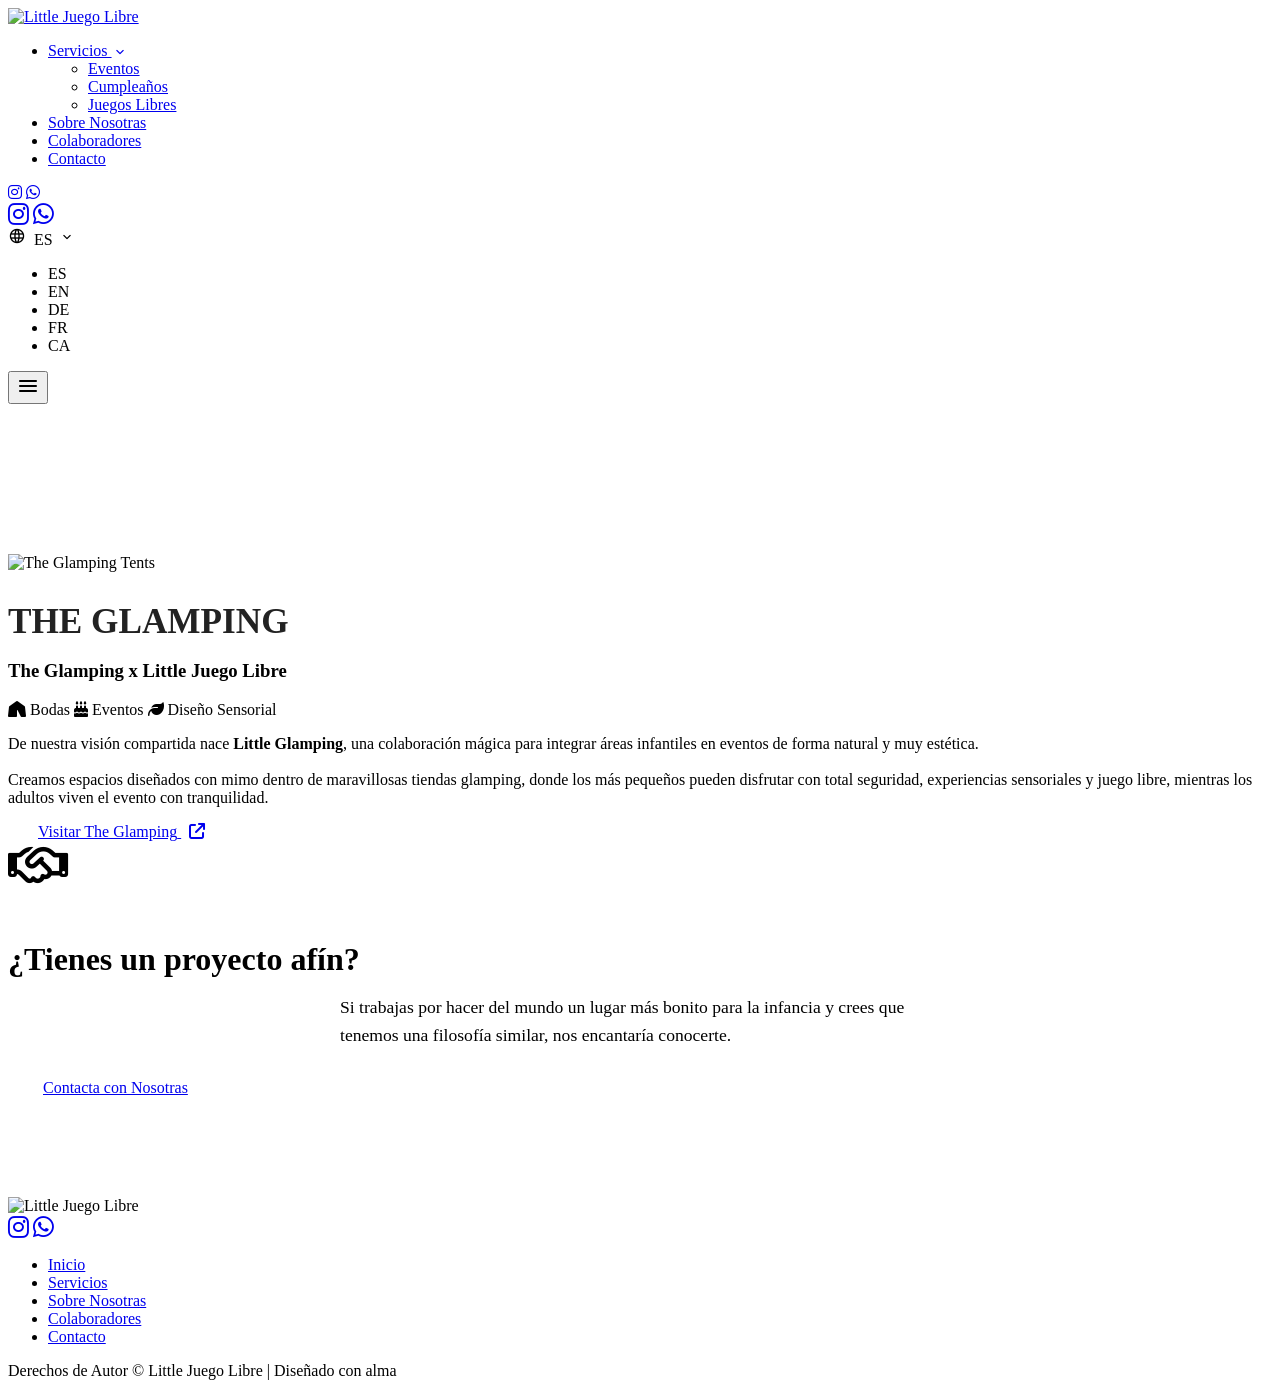
==== colaboradores.html @ 0c40dc79 "Add files via upload" ====
<!DOCTYPE html>
<html lang="es">

<head>
    <meta charset="UTF-8">
    <meta name="viewport" content="width=device-width, initial-scale=1.0">
    <title>Little Juego Libre | Colaboradores</title>
    <meta name="description"
        content="Nuestra comunidad de colaboradores y amigos de Little Juego Libre.">

    <link rel="preconnect" href="https://fonts.googleapis.com">
    <link rel="preconnect" href="https://fonts.gstatic.com" crossorigin>
    <link
        href="https://fonts.googleapis.com/css2?family=Montserrat:wght@400;500;600&family=Playfair+Display:ital,wght@0,400;0,600;0,700;1,400&display=swap"
        rel="stylesheet">
    <link rel="stylesheet"
        href="https://fonts.googleapis.com/css2?family=Material+Symbols+Rounded:opsz,wght,FILL,GRAD@24,400,0,0" />
    <link rel="stylesheet" href="https://cdnjs.cloudflare.com/ajax/libs/font-awesome/6.4.0/css/all.min.css" />
    <link rel="stylesheet" href="./css/style.css?v=14">
</head>

<body>

    <!-- Navegación (Will be synced by script) -->
        <header class="header" id="header">
        <div class="container nav-container">
            <a href="index.html" class="logo">
                <img src="./assets/logo.png" alt="Little Juego Libre" class="logo-img">
            </a>
            
            <nav class="nav-menu" id="nav-menu">
                <ul class="nav-list" style="position: relative;">
                    <li class="nav-item dropdown">
                        <a href="servicios.html" class="nav-link " data-i18n="nav_services">Servicios <span class="material-symbols-rounded" style="font-size: 16px; vertical-align: middle;">expand_more</span></a>
                        <ul class="dropdown-menu">
                            <li><a href="eventos.html" class="nav-link" data-i18n="nav_events">Eventos</a></li>
                            <li><a href="cumpleanos.html" class="nav-link" data-i18n="nav_birthdays">Cumpleaños</a></li>
                            <li><a href="juegos-libres.html" class="nav-link" data-i18n="nav_play">Juegos Libres</a></li>
                        </ul>
                    </li>
                    <li class="nav-item"><a href="sobre-nosotras.html" class="nav-link " data-i18n="nav_about">Sobre Nosotras</a></li>
                    <li class="nav-item"><a href="colaboradores.html" class="nav-link active" data-i18n="nav_collab">Colaboradores</a></li>
                    <li class="nav-item"><a href="contacto.html" class="nav-link " data-i18n="nav_contact">Contacto</a></li>
                </ul>
                <div class="nav-mobile-social">
                    <a href="https://www.instagram.com/little_juegolibre" target="_blank" aria-label="Instagram"><i class="fa-brands fa-instagram"></i></a>
                    <a href="https://wa.me/34603919414" target="_blank" aria-label="WhatsApp"><i class="fa-brands fa-whatsapp"></i></a>
                </div>
            </nav>

            <div class="header-social desktop-only">
                <a href="https://www.instagram.com/little_juegolibre" target="_blank" aria-label="Instagram" class="nav-icon-delayed"><i
                        class="fa-brands fa-instagram" style="font-size: 24px;"></i></a>
                <a href="https://wa.me/34603919414" target="_blank" aria-label="WhatsApp" class="nav-icon-delayed"><i
                        class="fa-brands fa-whatsapp" style="font-size: 24px;"></i></a>
            </div>

            <div class="custom-language-selector" id="language-selector-container">
                <div class="language-selected" id="language-selected">
                    <span class="material-symbols-rounded" style="font-size: 18px; margin-right: 4px;">language</span>
                    <span class="lang-text" id="current-lang-text">ES</span>
                    <span class="material-symbols-rounded" style="font-size: 16px; margin-left: 2px;">expand_more</span>
                </div>
                <ul class="language-options" id="language-options">
                    <li data-value="es">ES</li>
                    <li data-value="en">EN</li>
                    <li data-value="de">DE</li>
                    <li data-value="fr">FR</li>
                    <li data-value="ca">CA</li>
                </ul>
            </div>

            <button class="nav-toggle" id="nav-toggle" aria-label="Abrir menú">
                <span class="material-symbols-rounded">menu</span>
            </button>
        </div>
    </header>

    <main>
        <!-- Collaborators Section -->
        <section class="collaborator-section" style="padding-top: 150px;">
            <div class="container">
                
                <!-- The Glamping Card -->
                <div class="collaborator-card fade-in-up">
                    <div class="collaborator-image">
                        <!-- We use an aesthetic temporary image representing a glamping tent -->
                        <img loading="lazy" decoding="async" src="./assets/colab-glamping-new.jpg" alt="The Glamping Tents">
                    </div>
                    
                    <div class="collaborator-content">
                        <!-- Placeholder text for their logo, as we don't have the image file yet. Using a stylish H3 instead -->
                        <h2 style="font-family: var(--font-heading); font-size: 2.2rem; margin-bottom: 15px; color: #222;" data-i18n="colab_card_title">THE GLAMPING</h2>
                        <h3 class="collaborator-title glamping-morph-title">
                            <span class="g-hide" data-i18n="colab_the">The </span>
                            <span class="g-stay-glamping">Glamping</span>
                            <span class="g-hide"> x </span>
                            <span class="g-stay-little">Little</span>
                            <span class="g-hide" data-i18n="colab_play_suffix"> Juego Libre</span>
                        </h3>
                        
                        <div class="synergy-tags">
                            <span class="synergy-tag"><i class="fa-solid fa-tent"></i> <span data-i18n="colab_synergy_1">Bodas</span></span>
                            <span class="synergy-tag"><i class="fa-solid fa-cake-candles"></i> <span data-i18n="colab_synergy_2">Eventos</span></span>
                            <span class="synergy-tag"><i class="fa-solid fa-leaf"></i> <span data-i18n="colab_synergy_3">Diseño Sensorial</span></span>
                        </div>

                        <p class="collaborator-desc" data-i18n="colab_desc">
                            De nuestra visión compartida nace <strong>Little Glamping</strong>, una colaboración mágica para integrar áreas infantiles en eventos de forma natural y muy estética. <br><br>
                            Creamos espacios diseñados con mimo dentro de maravillosas tiendas glamping, donde los más pequeños pueden disfrutar con total seguridad, experiencias sensoriales y juego libre, mientras los adultos viven el evento con tranquilidad.
                        </p>
                        
                        <div>
                            <a href="https://www.theglamping.es/little-juegolibre" target="_blank" class="btn btn-primary" style="padding: 12px 30px; border-radius: 30px;">
                                <span data-i18n="colab_btn">Visitar The Glamping</span> <i class="fa-solid fa-arrow-up-right-from-square" style="margin-left: 8px;"></i>
                            </a>
                        </div>
                    </div>
                </div>


            </div>

            <!-- CTA for future partners -->
            <div class="cta-collaborate fade-in-up delay-2">
                <i class="fa-regular fa-handshake" style="font-size: 3rem; color: var(--color-accent-primary); margin-bottom: 20px;"></i>
                <h3 style="font-family: var(--font-heading); font-size: 2rem; color: var(--color-accent-primary); margin-bottom: 15px;" data-i18n="colab_cta_title">¿Tienes un proyecto afín?</h3>
                <p style="color: var(--color-text-main); font-size: 1.1rem; max-width: 600px; margin: 0 auto 30px; line-height: 1.6;" data-i18n="colab_cta_desc">
                    Si trabajas por hacer del mundo un lugar más bonito para la infancia y crees que tenemos una filosofía similar, nos encantaría conocerte.
                </p>
                <a href="contacto.html" class="btn btn-primary" style="padding: 12px 35px; border-radius: 30px;" data-i18n="colab_cta_btn">Contacta con Nosotras</a>
            </div>
        </section>

    </main>

    <!-- Footer (Will be synced by script) -->
        <footer class="footer" style="padding-top: 100px;">
        <div class="container footer-container">
            <div class="footer-col text-center">
                <!-- âœ¦ 3D GLOBE (WebGL) âœ¦ -->
                <img src="./assets/logo.png" alt="Little Juego Libre" class="footer-logo-img">
                <div class="social-links justify-center">
                    <a href="https://www.instagram.com/little_juegolibre" target="_blank" aria-label="Instagram"><i
                            class="fa-brands fa-instagram" style="font-size: 24px;"></i></a>
                    <a href="https://wa.me/34603919414" target="_blank" aria-label="WhatsApp"><i
                            class="fa-brands fa-whatsapp" style="font-size: 24px;"></i></a>
                </div>
            </div>

            <div class="footer-nav">
                <ul class="footer-links">
                    <li><a href="index.html" data-i18n="nav_home">Inicio</a></li>
                    <li><a href="servicios.html" data-i18n="nav_services">Servicios</a></li>
                    <li><a href="sobre-nosotras.html" data-i18n="nav_about">Sobre Nosotras</a></li>
                    <li><a href="colaboradores.html" data-i18n="nav_collab">Colaboradores</a></li>
                    <li><a href="contacto.html" data-i18n="nav_contact">Contacto</a></li>
                </ul>
            </div>
        </div>
        <div class="footer-bottom">
            <p><span data-i18n="footer_rights">Derechos de Autor &copy; </span><span id="year"></span><span
                    data-i18n="footer_designed"> Little Juego Libre | Diseñado con alma</span></p>
        </div>
    </footer>

    <!-- Language Translation Scripts -->
    <script defer src="./js/translations.js"></script>
    <script defer src="./js/language.js"></script>
    <script defer src="./js/main.js"></script>
</body>

</html>
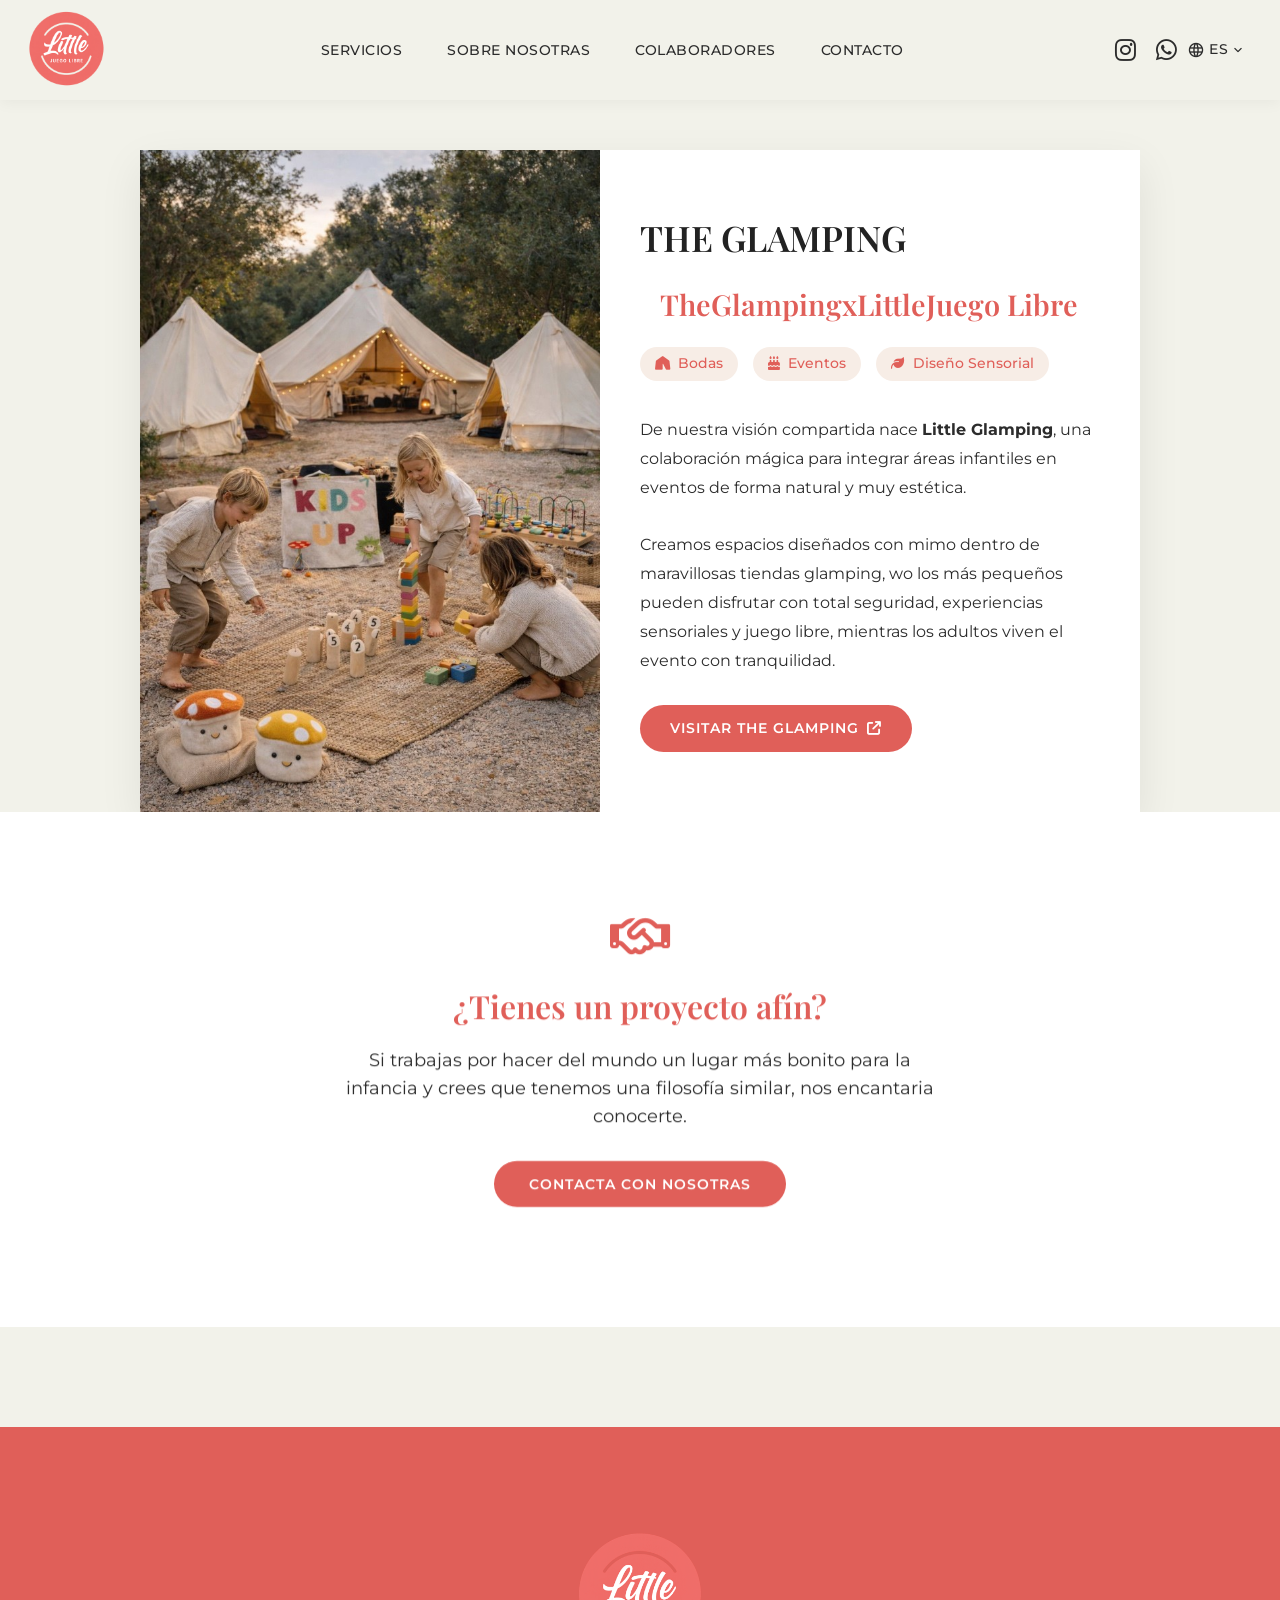
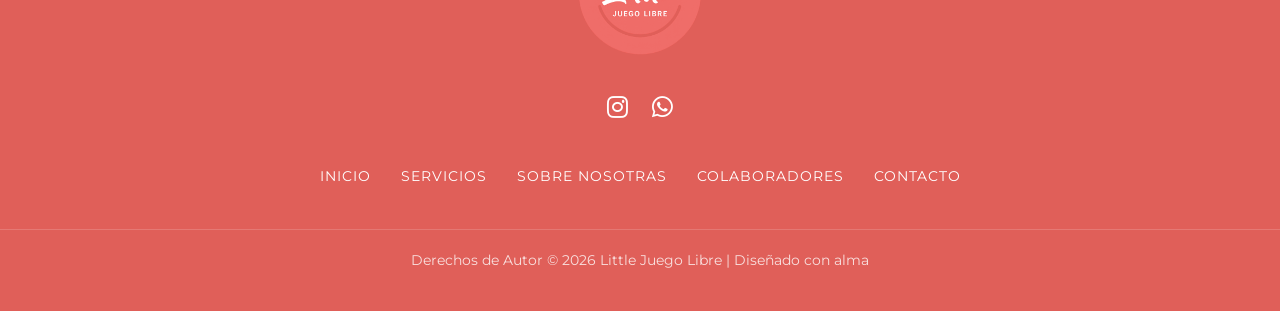
==== commit b4b4e383: "Add files via upload" ====
--- a/colaboradores.html
+++ b/colaboradores.html
@@ -17,6 +17,12 @@
         href="https://fonts.googleapis.com/css2?family=Material+Symbols+Rounded:opsz,wght,FILL,GRAD@24,400,0,0" />
     <link rel="stylesheet" href="https://cdnjs.cloudflare.com/ajax/libs/font-awesome/6.4.0/css/all.min.css" />
     <link rel="stylesheet" href="./css/style.css?v=14">
+    <!-- Favicon & SEO -->
+    <link rel="icon" href="./assets/logo.png" type="image/png">
+    <meta property="og:title" content="Little Juego Libre">
+    <meta property="og:description" content="Eventos personalizados y magia en cada rincón para los peques.">
+    <meta property="og:image" content="./assets/logo-coral.jpg">
+    <meta property="og:type" content="website">
 </head>
 
 <body>
--- a/css/style.css
+++ b/css/style.css
@@ -0,0 +1,3769 @@
+/* CSS Variables - Plagiarized Color Palette & Typography */
+:root {
+    /* Exact Requested Colors */
+    --color-bg-primary: #f2f2ea;
+    /* Off-white / Cream background */
+    --color-accent-primary: #E05F59;
+    /* Coral / Reddish highlight */
+
+    /* Secondary Colors */
+    --color-bg-secondary: #ffffff;
+    /* Clean white for contrast sections */
+    --color-text-main: #2c2c2c;
+    /* Charcoal for good readability */
+    --color-text-light: #555555;
+    --color-accent-hover: #c44d47;
+    /* Darker coral for hover effects */
+
+    /* Typography based on live site */
+    --font-heading: 'Playfair Display', serif;
+    /* Elegant serif for titles */
+    --font-body: 'Montserrat', sans-serif;
+    /* Clean sans-serif for body */
+
+    /* Spacing & Borders */
+    --border-radius-sm: 4px;
+    --border-radius-md: 12px;
+
+    /* Transitions */
+    --transition-fast: 0.3s ease-in-out;
+}
+
+/* Reset & Base Styles */
+* {
+    margin: 0;
+    padding: 0;
+    box-sizing: border-box;
+}
+
+
+
+body {
+    font-family: var(--font-body);
+    font-size: 16px;
+    color: var(--color-text-main);
+    background-color: var(--color-bg-primary);
+    /* #f2f2ea */
+    line-height: 1.6;
+    overflow-x: hidden;
+    scroll-behavior: smooth;
+    -webkit-font-smoothing: antialiased;
+}
+
+h1,
+h2,
+h3,
+h4,
+h5,
+h6 {
+    font-family: var(--font-heading);
+    color: var(--color-text-main);
+    font-weight: 600;
+}
+
+a {
+    text-decoration: none;
+    color: inherit;
+    transition: var(--transition-fast);
+}
+
+ul {
+    list-style: none;
+}
+
+/* Utilities */
+.container {
+    max-width: 1100px;
+    margin: 0 auto;
+    padding: 0 24px;
+}
+
+.text-center {
+    text-align: center;
+}
+
+.text-left {
+    text-align: left;
+}
+
+.justify-center {
+    justify-content: center;
+}
+
+.bg-white {
+    background-color: var(--color-bg-primary);
+    /* Eliminamos el blanco puro forzado y lo igualamos al de la web por si se quedó alguna clase */
+}
+
+.mx-auto {
+    margin-left: auto;
+    margin-right: auto;
+}
+
+.pt-150 {
+    padding-top: 150px !important;
+}
+
+.page-main {
+    min-height: calc(100vh - 200px);
+}
+
+/* Separator Line */
+.title-separator {
+    width: 60px;
+    height: 3px;
+    background-color: var(--color-accent-primary);
+    margin: 20px auto 40px;
+}
+
+/* Buttons */
+.btn {
+    display: inline-flex;
+    align-items: center;
+    justify-content: center;
+    font-family: var(--font-body);
+    font-weight: 600;
+    font-size: 14px;
+    text-transform: uppercase;
+    letter-spacing: 1px;
+    padding: 14px 30px;
+    border-radius: var(--border-radius-sm);
+    cursor: pointer;
+    transition: var(--transition-fast);
+    border: none;
+}
+
+.btn-primary {
+    background-color: var(--color-accent-primary);
+    color: white;
+}
+
+.btn-primary:hover {
+    background-color: var(--color-accent-hover);
+    color: white;
+}
+
+.btn-full {
+    width: 100%;
+}
+
+/* Header */
+.header {
+    position: fixed;
+    top: 0;
+    left: 0;
+    width: 100%;
+    z-index: 1000;
+    background-color: var(--color-bg-primary);
+    /* #f2f2ea */
+    transition: transform 0.4s ease-in-out, background-color 0.3s ease;
+    box-shadow: 0 2px 15px rgba(0, 0, 0, 0.05);
+}
+
+.header-hidden {
+    transform: translateY(-100%);
+}
+
+.nav-container {
+    display: flex;
+    justify-content: space-between;
+    align-items: center;
+    height: 100px;
+    max-width: 1400px !important; /* Forces header wider than standard container to give rolling logo room */
+}
+
+.logo {
+    display: flex;
+    align-items: center;
+}
+
+/* Header 3D Globe — replaces static .logo-img */
+.logo-img {
+    height: 85px;
+    width: auto;
+    object-fit: contain;
+}
+
+/* Rolling Logo Animation - Desktop Only */
+@media (min-width: 992px) {
+    .logo-img {
+        animation: rollLogoDesktop 20s infinite cubic-bezier(0.4, 0, 0.2, 1);
+        transform-origin: center center;
+    }
+}
+
+/* Physics-based wheel constraints: 
+   Height = 85px. Circumference = 85 * PI ≈ 267px per full 360deg rotation 
+   User override: Reduced translation to 160px to prevent center collision. */
+@keyframes rollLogoDesktop {
+    0% { transform: translateX(0) rotate(0deg); }
+    
+    /* Idle at start */
+    5% { transform: translateX(0) rotate(0deg); }
+    
+    /* Rolling Right */
+    18% { transform: translateX(160px) rotate(360deg); }
+    
+    /* Paused near menu */
+    25% { transform: translateX(160px) rotate(360deg); }
+    
+    /* Rolling Left back to start */
+    38% { transform: translateX(0) rotate(0deg); }
+    
+    /* Idle the rest of the 20 second loop */
+    100% { transform: translateX(0) rotate(0deg); }
+}
+
+.nav-menu {
+    flex: 2;
+    display: flex;
+    justify-content: center;
+    /* Center the menu links */
+}
+
+.nav-list {
+    display: flex;
+    gap: 45px;          /* Increased dramatically from 25px for airy feel */
+    align-items: center;
+}
+
+.nav-link {
+    font-weight: 500;
+    font-size: 0.90rem;
+    /* Reducido ligeramente de 0.95rem */
+    text-transform: uppercase;
+    letter-spacing: 0.5px;
+    white-space: nowrap;
+    /* Fuerza a que "Sobre Nosotras" no salte de línea */
+}
+
+.nav-link:hover {
+    color: var(--color-accent-primary);
+    /* Highlight with the E05F59 coral */
+}
+
+/* Dropdown Menu Styles */
+.nav-item.dropdown {
+    position: relative;
+}
+
+.dropdown-menu {
+    position: absolute;
+    top: 100%;
+    left: 50%;
+    transform: translateX(-50%) translateY(10px);
+    background-color: var(--color-bg-primary);
+    min-width: 180px;
+    box-shadow: 0 10px 25px rgba(0,0,0,0.1);
+    border-radius: var(--border-radius-sm);
+    padding: 10px 0;
+    opacity: 0;
+    visibility: hidden;
+    transition: all 0.3s ease;
+    z-index: 100;
+}
+
+.nav-item.dropdown:hover .dropdown-menu {
+    opacity: 1;
+    visibility: visible;
+    transform: translateX(-50%) translateY(0);
+}
+
+.dropdown-menu li {
+    list-style: none;
+}
+
+.dropdown-menu .nav-link {
+    display: block;
+    padding: 10px 20px;
+    font-size: 0.85rem;
+    text-align: center;
+    color: var(--color-text-main);
+}
+
+.dropdown-menu .nav-link:hover {
+    background-color: rgba(224,95,89,0.05);
+    color: var(--color-accent-primary);
+}
+
+/* Header Socials */
+.header-social {
+    display: flex;
+    align-items: center;
+    justify-content: flex-end;
+    gap: 20px;
+}
+
+.header-social a {
+    color: var(--color-text-main);
+    display: flex;
+    align-items: center;
+    justify-content: center;
+    order: 2; /* Push icons to the right side of language selector */
+}
+
+.header-social a span {
+    font-size: 28px;
+    /* Haz los iconos un poco más grandes */
+}
+
+.header-social a:hover {
+    color: var(--color-accent-primary);
+}
+
+.header-social #language-selector-container {
+    order: 1; /* Keep language selector to the left */
+}
+
+.header-social .nav-toggle {
+    order: 3; /* Keep menu button at the far edge on mobile */
+}
+
+/* Animations for delayed icons on index.html */
+.nav-icon-delayed {
+    opacity: 0;
+    animation: dropDownIcon 0.6s ease-out forwards;
+}
+
+.header-social a.nav-icon-delayed:nth-of-type(1) {
+    animation-delay: 2s;
+}
+
+.header-social a.nav-icon-delayed:nth-of-type(2) {
+    animation-delay: 2.2s;
+}
+
+@keyframes dropDownIcon {
+    from { opacity: 0; transform: translateY(-15px); }
+    to { opacity: 1; transform: translateY(0); }
+}
+
+/* Custom Language Selector */
+.custom-language-selector {
+    position: relative;
+    display: inline-block;
+}
+
+.language-selected {
+    display: flex;
+    align-items: center;
+    cursor: pointer;
+    padding: 5px 10px;
+    font-size: 0.90rem;
+    font-weight: 500;
+    text-transform: uppercase;
+    letter-spacing: 0.5px;
+    transition: var(--transition-fast);
+}
+
+.language-selected:hover {
+    color: var(--color-accent-primary);
+}
+
+.language-options {
+    position: absolute;
+    top: 100%;
+    right: 0;
+    background-color: var(--color-bg-primary);
+    box-shadow: 0 4px 15px rgba(0, 0, 0, 0.08);
+    border-radius: var(--border-radius-sm);
+    list-style: none;
+    padding: 10px;
+    margin-top: 5px;
+    z-index: 100;
+    display: none;
+    min-width: 120px;
+    text-align: right; /* Aligned like The Glamping */
+}
+
+.language-options.show {
+    display: block;
+}
+
+.language-options li {
+    padding: 5px 10px;
+    cursor: pointer;
+    font-size: 0.85rem;
+    color: var(--color-text-main);
+    transition: var(--transition-fast);
+}
+
+.language-options li:hover {
+    color: var(--color-accent-primary);
+}
+
+@keyframes wiggle-twice {
+
+    0%,
+    100% {
+        transform: rotate(0deg);
+    }
+
+    25% {
+        transform: rotate(-8deg);
+    }
+
+    75% {
+        transform: rotate(8deg);
+    }
+}
+
+.nav-toggle,
+.nav-mobile-social {
+    display: none;
+    background: none;
+    border: none;
+    cursor: pointer;
+    color: var(--color-text-main);
+    margin-left: 10px;
+}
+
+.nav-toggle span {
+    font-size: 30px;
+}
+
+/* Hero Section */
+.hero {
+    position: relative;
+    padding: 200px 0 150px;
+    min-height: 80vh;
+    display: flex;
+    flex-direction: column;
+    align-items: center;
+    justify-content: center;
+    overflow: hidden; /* Ensure videos don't spill out */
+    background-color: var(--color-bg-primary); /* Fallback color */
+}
+
+/* 3-Video Grid Background */
+.hero-video-background {
+    position: absolute;
+    top: 0;
+    left: 0;
+    width: 100%;
+    height: 100%;
+    display: grid;
+    grid-template-columns: repeat(3, 1fr);
+    gap: 15px; /* Small gap between videos */
+    z-index: 0;
+}
+
+.video-wrapper {
+    position: relative;
+    width: 100%;
+    height: 100%;
+    overflow: hidden;
+}
+
+.video-wrapper video {
+    position: absolute;
+    top: 50%;
+    left: 50%;
+    width: 100%;
+    height: 100%;
+    object-fit: cover;
+    transform: translate(-50%, -50%);
+}
+
+.hero-overlay {
+    position: absolute;
+    top: 0;
+    left: 0;
+    width: 100%;
+    height: 100%;
+    background-color: rgba(255, 255, 255, 0.1); /* Reduced from 0.5 to 0.1 for video clarity */
+    z-index: 1; /* Overlay sits above videos, below text */
+}
+
+.hero-content {
+    position: relative;
+    z-index: 10;
+    background: rgba(242, 242, 234, 0.9);
+    /* #f2f2ea semi-transparent */
+    padding: 50px 40px;
+    border-radius: var(--border-radius-sm);
+    box-shadow: 0 10px 40px rgba(0, 0, 0, 0.1);
+    max-width: 800px;
+    margin: 0 auto;
+}
+
+.hero-quote {
+    font-size: clamp(2rem, 4vw, 3rem);
+    font-style: italic;
+    line-height: 1.3;
+    margin-bottom: 20px;
+}
+
+.hero-author {
+    font-family: var(--font-body);
+    text-transform: uppercase;
+    letter-spacing: 2px;
+    font-size: 0.9rem;
+    font-weight: 600;
+    color: var(--color-accent-primary);
+    /* Coral color */
+}
+
+/* Wavy Dividers */
+.custom-shape-divider-bottom-1682548483,
+.custom-shape-divider-bottom-134123 {
+    position: absolute;
+    bottom: 0;
+    left: 0;
+    width: 100%;
+    overflow: hidden;
+    line-height: 0;
+    transform: rotate(180deg);
+}
+
+.custom-shape-divider-bottom-134123 {
+    transform: rotate(0deg);
+    /* Flip for the bottom of services */
+}
+
+.custom-shape-divider-bottom-1682548483 svg,
+.custom-shape-divider-bottom-134123 svg {
+    position: relative;
+    display: block;
+    width: calc(100% + 1.3px);
+    height: 70px;
+}
+
+.custom-shape-divider-bottom-1682548483 .shape-fill {
+    fill: var(--color-bg-primary);
+    /* Connects to #f2f2ea section */
+}
+
+.custom-shape-divider-bottom-134123 .shape-fill-bg {
+    fill: var(--color-bg-primary);
+}
+
+
+/* Sections Base */
+.section {
+    padding: 100px 0;
+    position: relative;
+    background-color: var(--color-bg-primary);
+    content-visibility: auto;
+    contain-intrinsic-size: auto 600px;
+}
+
+.section-title {
+    font-size: 2.5rem;
+}
+
+/* Sobre Nosotras Nuevo Diseño */
+.about-stripes {
+    width: 100%;
+    margin-bottom: 80px;
+    margin-top: 30px;
+    line-height: 0;
+}
+
+.about-stripes svg {
+    display: block;
+    width: 100%;
+    height: 180px;
+    /* Adjust as needed */
+    object-fit: cover;
+}
+
+.about-story-layout {
+    display: flex;
+    align-items: center;
+    justify-content: center;
+    gap: 80px;
+    margin: 0 auto;
+    max-width: 1000px;
+}
+
+.about-story-img {
+    flex: 1;
+    display: flex;
+    justify-content: flex-end;
+}
+
+.about-story-img img {
+    max-width: 450px;
+    width: 100%;
+    height: auto;
+    border-radius: var(--border-radius-sm);
+    box-shadow: 0 10px 30px rgba(0, 0, 0, 0.1);
+}
+
+.about-story-text {
+    flex: 1;
+    text-align: center;
+}
+
+.about-story-text h2 {
+    color: var(--color-accent-primary);
+    font-size: 2.2rem;
+    margin-bottom: 30px;
+}
+
+.about-story-text p {
+    color: var(--color-text-main);
+    font-size: 1.05rem;
+    font-weight: 500;
+    margin-bottom: 25px;
+    line-height: 1.8;
+}
+
+@media (max-width: 900px) {
+    .about-story-layout {
+        flex-direction: column;
+        gap: 50px;
+        text-align: center;
+        padding: 0 20px;
+    }
+
+    .about-story-img {
+        justify-content: center;
+    }
+}
+
+/* Personal Intro Block (Home) */
+.personal-intro {
+    padding: 100px 0 60px;
+    background-color: var(--color-bg-light);
+}
+
+.personal-intro-layout {
+    display: flex;
+    align-items: center;
+    gap: 60px;
+    max-width: 1100px;
+    margin: 0 auto;
+}
+
+.personal-intro-img {
+    flex: 1;
+    position: relative;
+    border-radius: var(--border-radius-lg);
+    overflow: hidden;
+    box-shadow: 0 15px 40px rgba(0,0,0,0.1);
+}
+
+.personal-intro-img::before {
+    content: '';
+    display: block;
+    padding-top: 120%; /* creates a vertical portrait aspect ratio */
+}
+
+.personal-intro-img img {
+    position: absolute;
+    top: 0;
+    left: 0;
+    width: 100%;
+    height: 100%;
+    object-fit: cover;
+    transition: transform 0.5s ease;
+}
+
+.personal-intro-img:hover img {
+    transform: scale(1.03);
+}
+
+.personal-intro-text {
+    flex: 1;
+    text-align: left;
+    padding: 20px;
+}
+
+.personal-intro-text h2 {
+    color: var(--color-accent-primary);
+    font-size: 2.8rem;
+    font-family: var(--font-heading);
+    margin-bottom: 25px;
+    line-height: 1.1;
+}
+
+.personal-intro-text p {
+    color: var(--color-text-main);
+    font-size: 1.05rem;
+    line-height: 1.8;
+    margin-bottom: 30px;
+}
+
+@media (max-width: 900px) {
+    .personal-intro {
+        background-image: url('../assets/intro-juegolibre.jpg');
+        background-size: cover;
+        background-position: center;
+        position: relative;
+        padding: 80px 0;
+    }
+
+    .personal-intro::before {
+        content: '';
+        position: absolute;
+        inset: 0;
+        background-color: rgba(242, 242, 234, 0.85); /* Capa de color para contraste */
+        z-index: 1;
+    }
+
+    .personal-intro .container {
+        position: relative;
+        z-index: 2;
+    }
+
+    .personal-intro-layout {
+        flex-direction: column;
+        gap: 40px;
+        text-align: center;
+    }
+
+    .personal-intro-img {
+        display: none; /* Ocultamos la imagen original para usarla de fondo */
+    }
+    
+    .personal-intro-text {
+        text-align: center;
+        padding: 0;
+    }
+
+    .personal-intro-text h2 {
+        font-size: 2.2rem;
+        margin-bottom: 20px;
+    }
+}
+
+/* Servicios */
+.services {
+    padding-bottom: 150px;
+    /* Space for the bottom wave */
+}
+
+.services-grid {
+    display: grid;
+    grid-template-columns: repeat(auto-fit, minmax(300px, 1fr));
+    gap: 30px;
+}
+
+.service-card {
+    background: white;
+    border-radius: var(--border-radius-sm);
+    overflow: hidden;
+    box-shadow: 0 10px 30px rgba(0, 0, 0, 0.05);
+    text-align: center;
+    position: relative;
+}
+
+.service-img {
+    height: 250px;
+    background-color: #ddd;
+    /* Placeholder setup */
+}
+
+.service-info {
+    padding: 30px;
+}
+
+.service-info h3 {
+    font-size: 1.6rem;
+    margin-bottom: 20px;
+}
+
+/* Temáticas */
+.themes-gallery {
+    display: grid;
+    grid-template-columns: repeat(2, 1fr);
+    gap: 20px;
+    margin-top: 40px;
+}
+
+/* Home Cages (Jaulas) */
+.home-services-grid {
+    display: flex;
+    width: 100%;
+    margin-bottom: -150px;
+    /* To blend into footer or next section */
+    position: relative;
+    z-index: 10;
+}
+
+.home-cage {
+    flex: 1;
+    height: 600px;
+    position: relative;
+    overflow: hidden;
+    display: block;
+    text-decoration: none;
+}
+
+.home-cage-bg {
+    position: absolute;
+    top: 0;
+    left: 0;
+    width: 100%;
+    height: 100%;
+    background-size: cover;
+    background-position: center;
+    transition: transform 0.6s cubic-bezier(0.25, 0.46, 0.45, 0.94);
+    z-index: 1;
+}
+
+/* Oscurecer un poco la imagen para que se lea el texto */
+.home-cage::before {
+    content: '';
+    position: absolute;
+    top: 0;
+    left: 0;
+    width: 100%;
+    height: 100%;
+    background: rgba(0, 0, 0, 0.3);
+    z-index: 2;
+    transition: background 0.4s ease;
+}
+
+.home-cage-inner {
+    position: absolute;
+    top: 40px;
+    left: 30px;
+    right: 30px;
+    bottom: 40px;
+    border: 10px solid white;
+    z-index: 3;
+    display: flex;
+    flex-direction: column;
+    align-items: center;
+    justify-content: space-between;
+    padding: 40px 20px;
+    transition: transform 0.4s ease;
+}
+
+.home-cage h3 {
+    color: white;
+    font-size: 2.2rem;
+    font-family: var(--font-body);
+    font-weight: 600;
+    text-shadow: 0 2px 10px rgba(0, 0, 0, 0.5);
+    text-align: center;
+}
+
+.btn-read-more {
+    background-color: white;
+    color: var(--color-accent-primary);
+    padding: 12px 30px;
+    border-radius: 30px;
+    font-weight: 600;
+    text-transform: uppercase;
+    font-size: 0.9rem;
+    letter-spacing: 1px;
+    box-shadow: 0 5px 15px rgba(0, 0, 0, 0.2);
+    transition: var(--transition-fast);
+}
+
+/* Hover Effects */
+.home-cage:hover .home-cage-bg {
+    transform: scale(1.08);
+}
+
+.home-cage:hover::before {
+    background: rgba(0, 0, 0, 0.15);
+    /* Aclarar al pasar el ratón */
+}
+
+.home-cage:hover .btn-read-more {
+    background-color: var(--color-accent-primary);
+    color: white;
+}
+
+.theme-item {
+    aspect-ratio: 16/9;
+    background-color: #e8e8e1;
+    border-radius: var(--border-radius-sm);
+    display: flex;
+    align-items: center;
+    justify-content: center;
+    overflow: hidden;
+    position: relative;
+    border: 1px solid rgba(0, 0, 0, 0.05);
+}
+
+.theme-placeholder {
+    font-family: var(--font-heading);
+    font-size: 1.5rem;
+    color: var(--color-text-main);
+    z-index: 2;
+}
+
+/* ==============================================
+   NUESTRA ESENCIA (GLASS CARDS)
+   ============================================== */
+.glass-card {
+    background: rgba(255, 255, 255, 0.7);
+    backdrop-filter: blur(12px);
+    -webkit-backdrop-filter: blur(12px);
+    border: 1px solid rgba(255, 255, 255, 0.5);
+    border-top: 1px solid rgba(255, 255, 255, 0.8);
+    border-left: 1px solid rgba(255, 255, 255, 0.8);
+    border-radius: var(--border-radius-md);
+    padding: 35px 25px;
+    box-shadow: 0 15px 35px rgba(0, 0, 0, 0.05);
+    transition: transform 0.4s ease, box-shadow 0.4s ease, background 0.4s ease;
+    display: flex;
+    flex-direction: column;
+    align-items: center;
+    text-align: center;
+    height: 100%;
+}
+
+.glass-card:hover {
+    transform: translateY(-12px);
+    box-shadow: 0 25px 45px rgba(224, 95, 89, 0.15);
+    background: rgba(255, 255, 255, 0.95);
+}
+
+.glass-card-icon {
+    font-size: 2.2rem;
+    color: var(--color-accent-primary);
+    margin-bottom: 20px;
+    background: rgba(224, 95, 89, 0.08);
+    width: 75px;
+    height: 75px;
+    display: flex;
+    align-items: center;
+    justify-content: center;
+    border-radius: 50%;
+    transition: transform 0.4s ease, background 0.4s ease;
+}
+
+.glass-card:hover .glass-card-icon {
+    transform: scale(1.1) rotate(5deg);
+    background: rgba(224, 95, 89, 0.15);
+}
+
+.glass-card h3 {
+    color: var(--color-accent-primary);
+    font-family: var(--font-heading);
+    font-size: 1.4rem;
+    margin-bottom: 15px;
+}
+
+.glass-card p {
+    color: var(--color-text-main);
+    font-size: 0.95rem;
+    line-height: 1.6;
+}
+
+/* ==============================================
+   SERVICES & THEMES STYLING
+   ============================================== */
+
+.services-grid {
+    display: grid;
+    grid-template-columns: repeat(auto-fit, minmax(300px, 1fr));
+    gap: 40px;
+    margin-top: 50px;
+}
+
+.service-card {
+    background: white;
+    border-radius: var(--border-radius-md);
+    overflow: hidden;
+    box-shadow: 0 10px 30px rgba(0, 0, 0, 0.05);
+    transition: transform 0.4s ease, box-shadow 0.4s ease;
+    border: 1px solid rgba(224, 95, 89, 0.1);
+}
+
+.service-card:hover {
+    transform: translateY(-15px);
+    box-shadow: 0 20px 40px rgba(224, 95, 89, 0.15);
+}
+
+.service-img {
+    height: 250px;
+    background-color: #f8f8f8;
+    position: relative;
+    overflow: hidden;
+    display: flex;
+    justify-content: center;
+    align-items: center;
+}
+
+.service-img::after {
+    content: 'FOTO';
+    color: #ccc;
+    font-size: 2rem;
+    font-weight: bold;
+    font-family: var(--font-heading);
+}
+
+.service-img img {
+    width: 100%;
+    height: 100%;
+    object-fit: cover;
+    position: absolute;
+    top: 0;
+    left: 0;
+    z-index: 1;
+    /* when image is added it covers the placeholder text */
+}
+
+.service-info {
+    padding: 30px;
+    text-align: center;
+}
+
+.service-info h3 {
+    color: var(--color-accent-primary);
+    font-size: 1.8rem;
+    margin-bottom: 15px;
+}
+
+.service-info p {
+    color: var(--color-text-light);
+    margin-bottom: 25px;
+}
+
+.themes-gallery {
+    display: grid;
+    grid-template-columns: repeat(auto-fit, minmax(280px, 1fr));
+    gap: 30px;
+    margin-top: 50px;
+}
+
+.theme-card {
+    position: relative;
+    border-radius: var(--border-radius-md);
+    overflow: hidden;
+    height: 350px;
+    box-shadow: 0 10px 30px rgba(0, 0, 0, 0.08);
+    transition: transform 0.4s ease;
+}
+
+.theme-card:hover {
+    transform: scale(1.03);
+}
+
+.theme-img {
+    width: 100%;
+    height: 100%;
+    background-color: #eee;
+    display: flex;
+    justify-content: center;
+    align-items: center;
+}
+
+.theme-img::after {
+    content: 'FOTO TEMÁTICA';
+    color: #ccc;
+    font-weight: bold;
+    font-family: var(--font-heading);
+}
+
+.theme-overlay {
+    position: absolute;
+    bottom: 0;
+    left: 0;
+    right: 0;
+    padding: 30px 20px;
+    background: linear-gradient(to top, rgba(224, 95, 89, 0.95), rgba(224, 95, 89, 0));
+    color: white;
+    text-align: center;
+}
+
+.theme-overlay h3 {
+    margin: 0;
+    font-size: 1.5rem;
+    font-weight: 600;
+}
+
+/* ==============================================
+   FORMS
+   ============================================== */
+/* Contacto */
+.contact-wrapper {
+    display: grid;
+    grid-template-columns: 1fr 1.5fr;
+    gap: 60px;
+    margin-top: 50px;
+    background: var(--color-bg-primary);
+    padding: 50px;
+    border-radius: var(--border-radius-md);
+}
+
+.contact-info h3 {
+    font-size: 1.8rem;
+    margin-bottom: 20px;
+}
+
+.contact-list {
+    margin-top: 30px;
+}
+
+.contact-list li {
+    display: flex;
+    align-items: center;
+    gap: 15px;
+    margin-bottom: 20px;
+}
+
+.contact-list span {
+    color: var(--color-accent-primary);
+}
+
+/* Contact Form and Booking CSS */
+.contact-form {
+    text-align: left;
+}
+
+.form-group {
+    margin-bottom: 20px;
+}
+
+.form-group input,
+.form-group textarea {
+    width: 100%;
+    padding: 15px 20px;
+    border-radius: var(--border-radius-sm);
+    border: 1px solid #ccc;
+    font-family: var(--font-body);
+    font-size: 1rem;
+    transition: border-color var(--transition-fast);
+}
+
+.form-group input:focus,
+.form-group textarea:focus {
+    outline: none;
+    border-color: var(--color-accent-primary);
+}
+
+/* Custom Calendar Mockup Styles */
+.cal-day {
+    padding: 10px 0;
+    border-radius: 50%;
+    cursor: default;
+    color: #888;
+    transition: var(--transition-fast);
+}
+
+.cal-day.available {
+    color: var(--color-accent-primary);
+    font-weight: 600;
+    background-color: rgba(224, 95, 89, 0.1);
+    /* Light red tint */
+    cursor: pointer;
+}
+
+.cal-day.available:hover {
+    background-color: var(--color-accent-primary);
+    color: white;
+}
+
+.cal-day.selected {
+    background-color: var(--color-accent-primary);
+    color: white;
+    box-shadow: 0 4px 10px rgba(224, 95, 89, 0.4);
+}
+
+.btn-time {
+    background-color: white;
+    color: var(--color-accent-primary);
+    border: 1px solid var(--color-accent-primary);
+    padding: 8px 15px;
+    font-size: 0.85rem;
+    border-radius: var(--border-radius-sm);
+}
+
+.btn-time:hover {
+    background-color: var(--color-accent-primary);
+    color: white;
+}
+
+/* Footer */
+.footer {
+    background-color: var(--color-accent-primary);
+    color: white;
+    padding: 100px 0 40px;
+    content-visibility: auto;
+    contain-intrinsic-size: auto 400px;
+}
+
+.footer-logo-img {
+    height: 140px;
+    width: auto;
+    object-fit: contain;
+    margin-bottom: 20px;
+}
+
+.footer .social-links a {
+    color: white;
+    margin: 0 10px;
+}
+
+.footer .social-links a:hover {
+    opacity: 0.8;
+}
+
+.footer-nav {
+    margin: 40px 0;
+}
+
+.footer-links {
+    display: flex;
+    justify-content: center;
+    gap: 30px;
+}
+
+.footer-links a {
+    color: white;
+    text-transform: uppercase;
+    font-size: 0.9rem;
+    letter-spacing: 1px;
+}
+
+.footer-links a:hover {
+    text-decoration: underline;
+}
+
+.footer-bottom {
+    text-align: center;
+    padding-top: 20px;
+    border-top: 1px solid rgba(255, 255, 255, 0.2);
+    font-size: 0.85rem;
+    opacity: 0.8;
+}
+
+
+/* Testimonios */
+.testimonials-grid {
+    display: grid;
+    grid-template-columns: repeat(auto-fit, minmax(300px, 1fr));
+    gap: 30px;
+}
+
+.testimonial-card {
+    background: rgba(255, 255, 255, 0.1);
+    backdrop-filter: blur(10px);
+    border: 1px solid rgba(255, 255, 255, 0.2);
+    padding: 40px 30px;
+    border-radius: var(--border-radius-md);
+    text-align: center;
+}
+
+.testimonial-card .stars {
+    color: #ffd700;
+    margin-bottom: 20px;
+}
+
+.testimonial-card .stars span {
+    font-size: 24px;
+}
+
+.testimonial-text {
+    font-size: 1.1rem;
+    font-style: italic;
+    margin-bottom: 20px;
+    line-height: 1.6;
+}
+
+/* ==============================================
+   GIFT POPUP (BONO REGALO)
+   ============================================== */
+.gift-popup-overlay {
+    position: fixed;
+    top: 0;
+    left: 0;
+    width: 100vw;
+    height: 100vh;
+    background-color: var(--color-bg-primary);
+    /* Covers full screen as requested */
+    z-index: 9999;
+    display: flex;
+    justify-content: center;
+    align-items: center;
+    opacity: 0;
+    visibility: hidden;
+    transition: opacity 0.5s ease, visibility 0.5s ease;
+}
+
+.gift-popup-overlay.show {
+    opacity: 1;
+    visibility: visible;
+}
+
+.gift-popup-content {
+    display: flex;
+    flex-direction: column;
+    align-items: center;
+    width: 100%;
+    max-width: 600px;
+    padding: 20px;
+    transform: translateY(20px);
+    opacity: 0;
+    transition: transform 0.5s ease 0.2s, opacity 0.5s ease 0.2s;
+}
+
+.gift-popup-overlay.show .gift-popup-content {
+    transform: translateY(0);
+    opacity: 1;
+}
+
+.bono-img {
+    width: 100%;
+    max-height: 75vh;
+    object-fit: contain;
+    margin-bottom: 30px;
+    border-radius: var(--border-radius-sm);
+    box-shadow: 0 10px 40px rgba(0, 0, 0, 0.1);
+}
+
+.gift-popup-actions {
+    display: flex;
+    gap: 20px;
+    flex-wrap: wrap;
+    justify-content: center;
+    width: 100%;
+}
+
+.btn-bono {
+    padding: 15px 40px;
+    font-size: 1.1rem;
+    border-radius: 50px;
+    box-shadow: 0 5px 15px rgba(0, 0, 0, 0.1);
+    flex: 1;
+    min-width: 200px;
+    max-width: 300px;
+    text-align: center;
+}
+
+.btn-secondary {
+    background-color: white;
+    color: var(--color-text-main);
+    border: 2px solid #ddd;
+}
+
+.btn-secondary:hover {
+    background-color: #f5f5f5;
+    border-color: #ccc;
+}
+
+.testimonial-author {
+    font-weight: 600;
+    font-family: var(--font-heading);
+    font-size: 1.2rem;
+}
+
+/* Animations */
+.fade-in-up {
+    opacity: 0;
+    transform: translateY(30px);
+    transition: opacity 0.8s ease-out, transform 0.8s ease-out;
+}
+
+.fade-in-left {
+    opacity: 0;
+    transform: translateX(-50px);
+    transition: opacity 0.8s ease-out, transform 0.8s ease-out;
+}
+
+.fade-in-right {
+    opacity: 0;
+    transform: translateX(50px);
+    transition: opacity 0.8s ease-out, transform 0.8s ease-out;
+}
+
+.animate-show {
+    opacity: 1;
+    transform: translate(0, 0);
+}
+
+.delay-1 {
+    transition-delay: 0.2s;
+}
+
+.delay-2 {
+    transition-delay: 0.4s;
+}
+
+.delay-3 {
+    transition-delay: 0.6s;
+}
+
+
+/* Responsive */
+@media (max-width: 992px) {
+
+    .about-grid,
+    .themes-gallery,
+    .home-services-grid,
+    .testimonials-grid,
+    .contact-layout {
+        grid-template-columns: 1fr !important;
+    }
+
+    /* Removed problematic min-height for contact-right divs */
+
+    .home-services-grid {
+        flex-direction: column;
+    }
+
+    .home-cage {
+        height: 400px;
+        width: 100%;
+    }
+
+    .contact-wrapper {
+        grid-template-columns: 1fr;
+        padding: 30px;
+    }
+}
+
+@media (max-width: 768px) {
+    .header {
+        background-color: var(--color-bg-primary) !important;
+    }
+    .nav-container {
+        height: 70px !important; /* Smaller header on mobile to reduce gaps */
+    }
+    .logo-img {
+        height: 50px !important; /* Smaller logo for mobile header */
+    }
+
+    .nav-toggle {
+        display: block;
+        position: relative;
+        z-index: 2000;
+        background: transparent;
+        border: none;
+        color: var(--color-text-main);
+        cursor: pointer;
+        transition: color 0.3s ease;
+    }
+
+    .nav-menu {
+        position: fixed;
+        top: 0;
+        right: -100%;
+        width: 320px;
+        max-width: 85vw;
+        height: 100vh;
+        background: var(--color-accent-primary);
+        flex-direction: column;
+        padding: 80px 30px 40px;
+        box-shadow: -10px 0 40px rgba(0, 0, 0, 0.2);
+        display: flex;
+        transition: right 0.5s cubic-bezier(0.2, 0.8, 0.2, 1);
+        z-index: 1500;
+    }
+
+    .nav-menu.active {
+        right: 0;
+    }
+
+    .nav-list {
+        flex-direction: column;
+        gap: 30px;
+        align-items: flex-start;
+        width: 100%;
+        margin-top: 20px;
+    }
+
+    .nav-item {
+        width: 100%; /* Stretch width so dropdown can fill safely */
+    }
+
+    .nav-menu .nav-link {
+        color: white !important;
+        font-size: 1.4rem;
+        font-family: var(--font-heading);
+        text-align: left;
+    }
+
+    .nav-item.dropdown .dropdown-menu {
+        position: static;
+        display: none;
+        box-shadow: none;
+        transform: none;
+        opacity: 1;
+        visibility: visible;
+        padding: 10px 20px;
+        box-sizing: border-box;
+        background-color: rgba(255, 255, 255, 0.15);
+        width: 100%;
+        margin-top: 10px;
+        border-radius: 8px;
+    }
+
+    .nav-item.dropdown:hover .dropdown-menu,
+    .nav-item.dropdown:focus-within .dropdown-menu {
+        display: block;
+    }
+
+    .nav-mobile-social {
+        margin-top: auto;
+        display: flex;
+        gap: 20px;
+        padding-top: 30px;
+        border-top: 1px solid rgba(255, 255, 255, 0.2);
+    }
+
+    .nav-mobile-social a {
+        color: white;
+        font-size: 1.8rem;
+    }
+
+    .header-social.desktop-only {
+        display: none;
+    }
+
+    .nav-menu.active ~ .nav-toggle,
+    .nav-menu.active ~ .nav-actions .nav-toggle,
+    body.menu-open .nav-toggle {
+        color: white !important;
+    }
+
+    .hero {
+        padding: 120px 0 80px !important; /* Reduced padding on mobile to fix header gap */
+    }
+
+    .hero-video-background {
+        gap: 0px !important;
+    }
+
+    .hero-quote {
+        font-size: 1.6rem;
+    }
+
+    .int-stats-grid {
+        grid-template-columns: 1fr !important;
+        gap: 40px !important;
+    }
+}
+
+/* =========================================
+   WOW ANIMATIONS & INTERSECTION OBSERVER
+   ========================================= */
+
+/* Base states: Invisible and transformed */
+.fade-in-up, 
+.fade-in-down, 
+.fade-in-left, 
+.fade-in-right, 
+.scale-up {
+    opacity: 0;
+    transition: opacity 1.2s cubic-bezier(0.2, 0.8, 0.2, 1), transform 1.2s cubic-bezier(0.2, 0.8, 0.2, 1);
+    will-change: opacity, transform;
+}
+
+.fade-in-up {
+    transform: translateY(40px);
+}
+
+.fade-in-down {
+    transform: translateY(-40px);
+}
+
+.fade-in-left {
+    transform: translateX(-40px);
+}
+
+.fade-in-right {
+    transform: translateX(40px);
+}
+
+.scale-up {
+    transform: scale(0.92);
+}
+
+/* Active states: Triggered by main.js observer */
+.animate-show {
+    opacity: 1 !important;
+    transform: translate(0, 0) scale(1) !important;
+}
+
+/* Staggered Delays for Grid Elements */
+.delay-1 {
+    transition-delay: 0.15s;
+}
+
+.delay-2 {
+    transition-delay: 0.3s;
+}
+
+.delay-3 {
+    transition-delay: 0.45s;
+}
+
+.delay-4 {
+    transition-delay: 0.6s;
+}
+
+.delay-5 {
+    transition-delay: 0.75s;
+}
+
+/* =========================================
+   CONTACT CALENDAR
+   ========================================= */
+
+.cal-day {
+    padding: 8px 0;
+    border-radius: var(--border-radius-sm);
+    transition: var(--transition-fast);
+}
+
+.cal-day.available {
+    cursor: pointer;
+    background-color: #f9f9f9;
+}
+
+.cal-day.available:hover {
+    background-color: #eee;
+}
+
+.cal-day.selected {
+    background-color: var(--color-accent-primary) !important;
+    color: white !important;
+    font-weight: bold;
+}
+
+/* =========================================
+   COLABORADORES PAGE
+   ========================================= */
+
+.collaborator-section {
+    padding: 100px 0;
+    background-color: var(--color-bg-light);
+}
+
+.collaborator-card {
+    display: flex;
+    background: white;
+    border-radius: var(--border-radius-lg);
+    box-shadow: 0 15px 40px rgba(0,0,0,0.08);
+    overflow: hidden;
+    max-width: 1000px;
+    margin: 0 auto;
+    transition: transform 0.5s ease, box-shadow 0.5s ease;
+}
+
+.collaborator-card:hover {
+    transform: translateY(-5px);
+    box-shadow: 0 20px 50px rgba(0,0,0,0.12);
+}
+
+.collaborator-image {
+    flex: 1;
+    min-height: 400px;
+    position: relative;
+    overflow: hidden;
+}
+
+.collaborator-image img {
+    position: absolute;
+    top: 0;
+    left: 0;
+    width: 100%;
+    height: 100%;
+    object-fit: cover;
+    transition: transform 0.7s ease;
+}
+
+.collaborator-card:hover .collaborator-image img {
+    transform: scale(1.05);
+}
+
+.collaborator-content {
+    flex: 1;
+    padding: 60px 40px;
+    display: flex;
+    flex-direction: column;
+    justify-content: center;
+}
+
+.collaborator-logo {
+    max-width: 180px;
+    margin-bottom: 25px;
+    display: block;
+}
+
+.collaborator-title {
+    color: var(--color-accent-primary);
+    font-size: 1.8rem;
+    margin-bottom: 20px;
+    font-family: var(--font-heading);
+}
+
+.collaborator-desc {
+    color: var(--color-text-main);
+    line-height: 1.8;
+    margin-bottom: 30px;
+}
+
+.synergy-tags {
+    display: flex;
+    gap: 15px;
+    margin-bottom: 35px;
+    flex-wrap: wrap;
+}
+
+.synergy-tag {
+    background-color: #f7ede6;
+    color: var(--color-accent-primary);
+    padding: 6px 15px;
+    border-radius: 20px;
+    font-size: 0.85rem;
+    font-weight: 500;
+    display: flex;
+    align-items: center;
+    gap: 8px;
+}
+
+.cta-collaborate {
+    text-align: center;
+    padding: 100px 20px 120px;
+    background-color: white;
+}
+
+@media (max-width: 900px) {
+    .collaborator-card {
+        flex-direction: column;
+    }
+    .collaborator-image {
+        min-height: 250px;
+    }
+    .collaborator-content {
+        padding: 40px 30px;
+        text-align: left;
+    }
+}
+
+/* =========================================
+   SQUARE CONTACT FORMS OVERRIDE
+   ========================================= */
+
+.contact-grid input,
+.contact-grid select,
+.contact-grid textarea,
+.contact-grid button,
+.contact-grid .btn,
+.contact-grid .quote-container,
+.contact-grid .calendar-mockup,
+.contact-grid .cal-day {
+    border-radius: 0 !important;
+}
+
+/* =========================================
+   SOBRE NOSOTRAS - PREMIUM REDESIGN
+   ========================================= */
+
+.manifesto-hero {
+    padding: 60px 20px 40px;
+    background-color: var(--color-bg-primary); 
+    text-align: center;
+    position: relative;
+    overflow: hidden;
+}
+
+.manifesto-text {
+    font-family: var(--font-heading);
+    font-size: 3.5rem;
+    line-height: 1.2;
+    color: var(--color-accent-primary);
+    max-width: 900px;
+    margin: 0 auto;
+    font-style: italic;
+}
+
+.manifesto-author {
+    margin-top: 30px;
+    font-size: 1.1rem;
+    color: var(--color-text-main);
+    letter-spacing: 2px;
+    text-transform: uppercase;
+    font-weight: 500;
+}
+
+.values-section {
+    padding: 120px 0;
+    background-color: white;
+}
+
+.values-grid {
+    display: grid;
+    grid-template-columns: repeat(3, 1fr);
+    gap: 40px;
+    margin-top: 60px;
+}
+
+.value-card {
+    background: var(--color-bg-primary);
+    padding: 60px 40px;
+    border-radius: 0; /* Keep it square as requested generally, or let it be. Let's make it 0 to match the new sharp aesthetic, or use var(--border-radius-lg) */
+    text-align: center;
+    transition: transform 0.6s cubic-bezier(0.165, 0.84, 0.44, 1), box-shadow 0.6s ease;
+    box-shadow: 0 10px 30px rgba(0,0,0,0.02);
+    border: 1px solid rgba(224,95,89,0.1);
+}
+
+.value-card:hover {
+    transform: translateY(-15px);
+    box-shadow: 0 20px 50px rgba(0,0,0,0.08);
+}
+
+.value-icon {
+    font-size: 3.5rem;
+    color: var(--color-accent-primary);
+    margin-bottom: 25px;
+}
+
+.value-title {
+    font-family: var(--font-heading);
+    font-size: 1.6rem;
+    margin-bottom: 15px;
+    color: var(--color-text-main);
+}
+
+.value-desc {
+    color: var(--color-text-light);
+    line-height: 1.7;
+    font-size: 1rem;
+}
+
+/* Backstage / Sensory Gallery */
+.sensory-gallery-section {
+    padding: 100px 0 120px;
+    background-color: var(--color-bg-primary);
+}
+
+.gallery-grid {
+    display: grid;
+    grid-template-columns: repeat(3, 1fr);
+    gap: 15px;
+    margin-top: 50px;
+}
+
+.gallery-item {
+    overflow: hidden;
+    position: relative;
+    height: 400px;
+}
+
+.gallery-item img {
+    width: 100%;
+    height: 100%;
+    object-fit: cover;
+    transition: transform 1.2s cubic-bezier(0.2, 0.8, 0.2, 1);
+}
+
+.gallery-item:hover img {
+    transform: scale(1.08);
+}
+
+@media (max-width: 900px) {
+    .manifesto-text {
+        font-size: 2.2rem;
+    }
+    .values-grid {
+        grid-template-columns: 1fr;
+    }
+    .gallery-grid {
+        grid-template-columns: 1fr;
+    }
+}
+
+/* =========================================
+   SERVICIOS - IMMERSIVE REDESIGN
+   ========================================= */
+
+/* Hero Accordion Slider */
+.services-hero {
+    width: 100%;
+    height: 80vh;
+    min-height: 600px;
+    display: flex;
+    overflow: hidden;
+    margin-bottom: 0;
+    padding-top: 100px; /* offset for fixed header */
+}
+
+.hero-panel {
+    flex: 1;
+    position: relative;
+    overflow: hidden;
+    transition: flex 0.6s cubic-bezier(0.25, 0.8, 0.25, 1);
+    cursor: pointer;
+    background-size: cover;
+    background-position: center;
+    border-right: 2px solid white;
+}
+
+.hero-panel:last-child {
+    border-right: none;
+}
+
+.hero-panel::before {
+    content: '';
+    position: absolute;
+    inset: 0;
+    background: linear-gradient(to top, rgba(0,0,0,0.8) 0%, rgba(0,0,0,0.1) 100%);
+    transition: opacity 0.6s ease;
+}
+
+.hero-panel:hover {
+    flex: 3;
+}
+
+.hero-panel:hover::before {
+    opacity: 0.6;
+}
+
+.panel-content {
+    position: absolute;
+    bottom: 50px;
+    left: 40px;
+    right: 40px;
+    color: white;
+    opacity: 0.9;
+    transition: all 0.6s ease;
+    transform: translateY(20px);
+}
+
+.hero-panel:hover .panel-content {
+    opacity: 1;
+    transform: translateY(0);
+}
+
+.panel-title {
+    font-family: var(--font-heading);
+    font-size: 2.5rem;
+    margin-bottom: 10px;
+    white-space: nowrap;
+    text-shadow: 0 2px 10px rgba(0,0,0,0.3);
+    color: white !important; /* Force white for clarity */
+}
+
+.panel-desc {
+    font-size: 1.1rem;
+    max-height: 0;
+    overflow: hidden;
+    transition: max-height 0.6s ease, margin-top 0.6s ease;
+    opacity: 0;
+    line-height: 1.6;
+}
+
+.hero-panel:hover .panel-desc {
+    max-height: 150px;
+    margin-top: 15px;
+    opacity: 1;
+}
+
+/* Anatomía Section */
+.anatomy-section {
+    padding: 120px 0;
+    background-color: var(--color-bg-light); /* #fafaf5 */
+}
+
+.anatomy-grid {
+    display: grid;
+    grid-template-columns: 1fr 1fr;
+    gap: 60px;
+    align-items: center;
+    margin-top: 60px;
+}
+
+.anatomy-points {
+    display: flex;
+    flex-direction: column;
+    gap: 30px;
+}
+
+.anatomy-point {
+    display: flex;
+    align-items: flex-start;
+    gap: 20px;
+    background: white;
+    padding: 25px;
+    border-radius: var(--border-radius-md);
+    box-shadow: 0 5px 20px rgba(0,0,0,0.03);
+    transition: transform 0.3s ease;
+}
+
+.anatomy-point:hover {
+    transform: translateX(10px);
+}
+
+.point-number {
+    font-family: var(--font-heading);
+    font-size: 2rem;
+    color: var(--color-accent-primary);
+    font-weight: bold;
+    line-height: 1;
+}
+
+/* Timeline / Recorrido */
+.timeline-section {
+    padding: 120px 0;
+    background-color: white;
+}
+
+.timeline-container {
+    max-width: 800px;
+    margin: 60px auto 0;
+    position: relative;
+    padding-bottom: 20px;
+}
+
+.timeline-container::before {
+    content: '';
+    position: absolute;
+    top: 0;
+    bottom: 0;
+    left: 24px;
+    width: 2px;
+    background: var(--color-accent-primary);
+    opacity: 0.3;
+}
+
+.timeline-step {
+    position: relative;
+    padding-left: 70px;
+    margin-bottom: 50px;
+}
+
+.timeline-step:last-child {
+    margin-bottom: 0;
+}
+
+.timeline-step::before {
+    content: '';
+    position: absolute;
+    left: 15px;
+    top: 5px;
+    width: 20px;
+    height: 20px;
+    border-radius: 50%;
+    background: var(--color-accent-primary);
+    border: 4px solid white;
+    box-shadow: 0 0 0 2px var(--color-accent-primary);
+}
+
+.timeline-title {
+    font-family: var(--font-heading);
+    font-size: 1.4rem;
+    color: var(--color-text-main);
+    margin-bottom: 10px;
+}
+
+.timeline-desc {
+    color: var(--color-text-light);
+    line-height: 1.6;
+}
+
+/* Universos (Thematic Cards) */
+.universes-section {
+    padding: 100px 0;
+    background-color: var(--color-bg-primary); /* #f2f2ea */
+}
+
+.universes-grid {
+    display: grid;
+    grid-template-columns: repeat(auto-fit, minmax(280px, 1fr));
+    gap: 30px;
+    margin-top: 50px;
+}
+
+.universe-card {
+    background: white;
+    border-radius: var(--border-radius-lg);
+    overflow: hidden;
+    box-shadow: 0 10px 30px rgba(0,0,0,0.05);
+    transition: transform 0.4s ease;
+}
+
+.universe-card:hover {
+    transform: translateY(-10px);
+}
+
+.universe-img {
+    height: 220px;
+    width: 100%;
+    object-fit: cover;
+}
+
+.universe-content {
+    padding: 30px;
+    text-align: center;
+}
+
+.dynamic-link-area {
+    background-color: var(--color-accent-primary);
+    padding: 80px 20px;
+    text-align: center;
+    color: white;
+}
+
+@media (max-width: 900px) {
+    .services-hero {
+        flex-direction: column;
+        height: auto;
+    }
+    .hero-panel {
+        min-height: 250px;
+        border-right: none;
+        border-bottom: 2px solid white;
+    }
+    .hero-panel:hover {
+        flex: 1; /* Disable expanding effect on mobile for better UX */
+        min-height: 250px;
+    }
+    .panel-content {
+        transform: translateY(0);
+    }
+    .panel-desc {
+        max-height: 200px;
+        opacity: 1;
+        margin-top: 10px;
+    }
+    .anatomy-grid {
+        grid-template-columns: 1fr;
+    }
+}
+
+/* =========================================
+   WAVE TEXT ANIMATIONS (Letter by letter)
+   ========================================= */
+
+.animate-wave {
+    display: inline-block;
+    opacity: 1; /* parent stays visible, children hide initially */
+}
+
+.wave-word {
+    display: inline-block;
+    white-space: pre;
+}
+
+.wave-char {
+    display: inline-block;
+    opacity: 0;
+    transform: translateY(20px);
+    will-change: transform, opacity;
+}
+
+/* ===== INTERIOR STATS REDESIGN ===== */
+.int-stats {
+    background: var(--int-dark, #2c3a42);
+    padding: 80px 0;
+    color: white;
+    position: relative;
+    z-index: 10;
+}
+.int-stats-grid {
+    display: grid;
+    grid-template-columns: repeat(3, 1fr);
+    gap: 40px;
+    align-items: center;
+}
+.int-stat-item {
+    text-align: center;
+    display: flex;
+    flex-direction: column;
+    align-items: center;
+}
+.int-stat-num {
+    font-family: var(--font-heading);
+    font-size: 3.5rem;
+    color: #c8dfe8;
+    display: block;
+    margin-bottom: 8px;
+    line-height: 1;
+}
+.int-stat-label { 
+    font-size: 0.85rem; 
+    letter-spacing: 0.1em;
+    text-transform: uppercase;
+    opacity: 0.8; 
+}
+.int-stat-box {
+    border: 1px solid rgba(200, 223, 232, 0.3);
+    padding: 20px;
+    border-radius: 12px;
+    width: 100%;
+}
+.int-stat-main {
+    display: block;
+    font-size: 1.8rem;
+    font-family: var(--font-heading);
+    color: #c8dfe8;
+    margin-bottom: 5px;
+}
+.int-stat-sub {
+    display: block;
+    font-size: 0.75rem;
+    line-height: 1.4;
+    opacity: 0.7;
+}
+.int-stat-highlight {
+    font-family: var(--font-heading);
+    font-size: 2rem;
+    color: #c8dfe8;
+    font-style: italic;
+}
+
+@media (max-width: 768px) {
+    .int-stats-grid {
+        grid-template-columns: 1fr !important;
+        gap: 50px !important;
+    }
+    .int-stat-num { font-size: 2.8rem; }
+    .int-stat-highlight { font-size: 1.8rem; }
+}
+
+/* Base class triggers animation */
+.wave-active .wave-char {
+    animation-fill-mode: forwards;
+}
+
+/* ---------- Variant 1: Smooth Wave Up ---------- */
+.wave-style-1.wave-active .wave-char {
+    animation: waveUp 0.6s cubic-bezier(0.2, 0.8, 0.2, 1) forwards;
+}
+@keyframes waveUp {
+    0% { opacity: 0; transform: translateY(30px) rotate(5deg); }
+    100% { opacity: 1; transform: translateY(0) rotate(0); }
+}
+
+/* ---------- Variant 2: Bounce Wave ---------- */
+.wave-style-2.wave-active .wave-char {
+    animation: waveBounce 0.8s cubic-bezier(0.175, 0.885, 0.32, 1.275) forwards;
+}
+@keyframes waveBounce {
+    0% { opacity: 0; transform: translateY(20px) scale(0.8); }
+    50% { opacity: 1; transform: translateY(-5px) scale(1.05); }
+    100% { opacity: 1; transform: translateY(0) scale(1); }
+}
+
+/* ---------- Variant 3: Float In Wave ---------- */
+.wave-style-3.wave-active .wave-char {
+    animation: waveFloat 0.7s ease-out forwards;
+}
+@keyframes waveFloat {
+    0% { opacity: 0; transform: translateX(-20px) translateY(10px); }
+    100% { opacity: 1; transform: translateX(0) translateY(0); }
+}
+
+/* ---------- Variant 4: Alternating Infinite Loop ---------- */
+.wave-style-alt.wave-active .wave-char {
+    display: inline-block;
+    opacity: 0;
+    /* 5s infinite loop, smooth easing */
+    animation: waveAltTop 5s infinite cubic-bezier(0.4, 0, 0.2, 1);
+}
+
+.wave-style-alt.wave-active .wave-char:nth-child(even) {
+    animation-name: waveAltBottom;
+}
+
+@keyframes waveAltTop {
+    0%, 20% { opacity: 0; transform: translateY(-40px); }
+    30%, 70% { opacity: 1; transform: translateY(0); }
+    80%, 100% { opacity: 0; transform: translateY(-40px); }
+}
+
+@keyframes waveAltBottom {
+    0%, 20% { opacity: 0; transform: translateY(40px); }
+    30%, 70% { opacity: 1; transform: translateY(0); }
+    80%, 100% { opacity: 0; transform: translateY(40px); }
+}
+
+/* =========================================
+   MARTA SQUARED ANIMATION 
+   ========================================= */
+
+/* Marta Squared Title */
+.marta-squared-title {
+    font-family: var(--font-heading);
+    font-size: 5rem;
+    color: var(--color-accent-primary);
+    display: flex;
+    align-items: center;
+    justify-content: center;
+    white-space: nowrap;
+}
+
+@media (max-width: 768px) {
+    .marta-squared-title {
+        font-size: 2.2rem !important; /* Scale down for mobile */
+    }
+}
+
+.m-paren-l, .m-paren-r, .m-squared {
+    opacity: 0;
+    max-width: 0;
+    overflow: hidden;
+    display: inline-block;
+    animation: martaShow 5s infinite cubic-bezier(0.4, 0, 0.2, 1);
+    vertical-align: middle;
+}
+
+.m-squared {
+    position: relative;
+    top: -15px; /* superscript alignment */
+}
+
+.m-cross {
+    opacity: 1;
+    max-width: 400px;
+    overflow: hidden;
+    display: inline-block;
+    animation: martaHide 5s infinite cubic-bezier(0.4, 0, 0.2, 1);
+    vertical-align: middle;
+    white-space: pre;
+}
+
+/* Phase 1 (0-15%): "Marta x Marta"
+   Phase 2 (25-45%): Transition down
+   Phase 3 (50-65%): "(Marta)²"
+   Phase 4 (75-90%): Transition back
+*/
+
+@keyframes martaHide {
+    0%, 15% { opacity: 1; max-width: 400px; margin: 0; }
+    25%, 65% { opacity: 0; max-width: 0; margin: 0; }
+    75%, 100% { opacity: 1; max-width: 400px; margin: 0; }
+}
+
+@keyframes martaShow {
+    0%, 15% { opacity: 0; max-width: 0; margin: 0; }
+    25%, 65% { opacity: 1; max-width: 50px; margin: 0 2px; }
+    75%, 100% { opacity: 0; max-width: 0; margin: 0; }
+}
+
+/* =========================================
+   LITTLE GLAMPING MORPHING ANIMATION
+   ========================================= */
+
+.glamping-morph-title {
+    display: flex;
+    align-items: center;
+    justify-content: flex-start;
+    gap: 0;
+    white-space: nowrap;
+    overflow: visible; /* Prevent clipping during movement */
+    padding-left: 20px; /* Give movement breathing room */
+}
+
+.g-hide {
+    display: inline-block;
+    max-width: 400px;
+    opacity: 1;
+    overflow: hidden;
+    animation: glampingHide 6s infinite cubic-bezier(0.4, 0, 0.2, 1);
+}
+
+.g-stay-glamping {
+    display: inline-block;
+    animation: glampingMoveG 6s infinite cubic-bezier(0.4, 0, 0.2, 1);
+}
+
+.g-stay-little {
+    display: inline-block;
+    animation: glampingMoveL 6s infinite cubic-bezier(0.4, 0, 0.2, 1);
+}
+
+@keyframes glampingHide {
+    0%, 15% { opacity: 1; max-width: 400px; }
+    25%, 65% { opacity: 0; max-width: 0; }
+    75%, 100% { opacity: 1; max-width: 400px; }
+}
+
+/* "The Glamping x Little JuegoLibre" -> "Little Glamping" */
+/* Phase 1 (0-15%): "The |Glamping| x |Little| JuegoLibre" */
+/* Phase 2 (25-65%): swap G and L position */
+
+@keyframes glampingMoveG {
+    0%, 15% { transform: translateX(0); opacity: 1; }
+    25%, 65% { transform: translateX(75px); } /* Shifts right by width of "Little " */
+    75%, 100% { transform: translateX(0); }
+}
+
+@keyframes glampingMoveL {
+    0%, 15% { transform: translateX(0); }
+    25%, 65% { transform: translateX(-140px); } /* Slightly less left to avoid edge */
+    75%, 100% { transform: translateX(0); }
+}
+
+/* =========================================
+   CUMPLEAÑOS - ANIMATED TIMELINE
+   ========================================= */
+.cumple-timeline {
+    overflow: hidden;
+}
+.timeline-wrapper {
+    position: relative;
+    max-width: 900px;
+    margin: 0 auto;
+    padding: 40px 0;
+}
+/* Center Line */
+.timeline-wrapper::before {
+    content: '';
+    position: absolute;
+    top: 0; left: 50%;
+    transform: translateX(-50%);
+    width: 4px;
+    height: 100%;
+    background-color: var(--color-accent-primary);
+    opacity: 0.2;
+    border-radius: 2px;
+}
+
+.timeline-item {
+    display: flex;
+    justify-content: flex-end;
+    align-items: center;
+    padding-right: 50%;
+    position: relative;
+    margin-bottom: 120px;
+    min-height: 600px;
+}
+.timeline-item:nth-child(even) {
+    justify-content: flex-start;
+    padding-right: 0;
+    padding-left: 50%;
+}
+.timeline-item:last-child {
+    margin-bottom: 0;
+}
+
+.timeline-icon {
+    position: absolute;
+    top: 0;
+    left: 50%;
+    transform: translateX(-50%);
+    width: 60px;
+    height: 60px;
+    background: white;
+    border: 4px solid var(--color-accent-primary);
+    border-radius: 50%;
+    display: flex;
+    align-items: center;
+    justify-content: center;
+    font-size: 1.6rem;
+    z-index: 2;
+    box-shadow: 0 4px 15px rgba(224, 95, 89, 0.2);
+}
+
+.curvy-icon .material-symbols-rounded,
+.timeline-icon .material-symbols-rounded,
+.feat-icon .material-symbols-rounded {
+    font-weight: 300;
+}
+
+.timeline-content {
+    width: 65%; /* Reduced from 88% to prevent clashing with side images */
+    max-width: 720px;
+    background: white;
+    padding: 35px;
+    border-radius: var(--border-radius-md);
+    position: relative;
+    box-shadow: 0 8px 30px rgba(0,0,0,0.05);
+}
+.timeline-item:nth-child(odd) .timeline-content {
+    margin-right: 45px;
+    border-right: 5px solid var(--color-accent-primary);
+}
+.timeline-item:nth-child(even) .timeline-content {
+    margin-left: 45px;
+    border-left: 5px solid var(--color-accent-primary);
+}
+.timeline-content h3 {
+    color: var(--color-accent-primary);
+    margin-bottom: 15px;
+    font-size: 1.5rem;
+}
+.timeline-content p {
+    color: var(--color-text-main);
+    line-height: 1.6;
+    font-size: 1.05rem;
+}
+.timeline-features {
+    display: flex;
+    flex-direction: column;
+    gap: 15px;
+    margin-top: 25px;
+}
+.feature-row {
+    display: flex;
+    align-items: flex-start;
+    gap: 15px;
+    background: var(--color-bg-primary);
+    padding: 15px;
+    border-radius: var(--border-radius-sm);
+}
+.feat-icon {
+    font-size: 1.5rem;
+    flex-shrink: 0;
+}
+.feature-row p {
+    margin: 0;
+    font-size: 0.95rem;
+}
+
+/* Timeline Image Boxes */
+.timeline-img-box {
+    position: absolute;
+    top: 50%;
+    transform: translateY(-50%);
+    width: 320px !important;
+    height: 620px !important;
+    min-width: 320px !important;
+    min-height: 620px !important;
+    border-radius: var(--border-radius-lg);
+    box-shadow: 0 15px 35px rgba(0,0,0,0.12);
+    overflow: hidden;
+    z-index: 1;
+    transition: transform 0.4s cubic-bezier(0.175, 0.885, 0.32, 1.275);
+}
+.timeline-img-box img,
+.timeline-img-box video {
+    width: 100% !important;
+    height: 100% !important;
+    object-fit: cover !important;
+    transition: transform 0.6s ease;
+}
+.timeline-item:nth-child(odd) .timeline-img-box {
+    right: 4%;
+    transform: translateY(-50%) rotate(2deg);
+    width: 320px !important;
+    height: 620px !important;
+}
+.timeline-item:nth-child(even) .timeline-img-box {
+    left: 4%;
+    transform: translateY(-50%) rotate(-2deg);
+    width: 320px !important;
+    height: 620px !important;
+}
+.timeline-img-box:hover {
+    transform: translateY(-55%) scale(1.05) rotate(0deg) !important;
+    z-index: 10;
+}
+.timeline-img-box:hover img {
+    transform: scale(1.1);
+}
+
+/* Specific Vertical Reel Format */
+.vertical-reel {
+    width: 320px !important;
+    height: 580px !important;
+    position: absolute !important;
+    top: 50% !important;
+    transform: translateY(-50%) !important;
+    border-radius: 25px !important;
+    overflow: hidden !important;
+    box-shadow: 0 20px 40px rgba(0,0,0,0.15) !important;
+    border: 8px solid white !important;
+    z-index: 5 !important;
+}
+
+.timeline-item:nth-child(odd) .vertical-reel {
+    right: 2% !important;
+    transform: translateY(-50%) rotate(2deg) !important;
+}
+
+.timeline-item:nth-child(even) .vertical-reel {
+    left: 2% !important;
+    transform: translateY(-50%) rotate(-2deg) !important;
+}
+
+#vertical-reel-video,
+#vertical-reel-image {
+    width: 320px !important;
+    height: 580px !important;
+    min-width: 320px !important;
+    min-height: 580px !important;
+    max-width: 320px !important;
+    max-height: 580px !important;
+    aspect-ratio: 9 / 16 !important;
+}
+
+.vertical-reel video,
+.vertical-reel img {
+    width: 100% !important;
+    height: 100% !important;
+    object-fit: cover !important;
+}
+
+/* Timeline Responsiveness */
+@media (max-width: 935px) {
+
+    /* Text block: always take full width, no absolute positioning */
+    .timeline-content {
+        width: 100% !important;
+        margin-left: 0 !important;
+        margin-right: 0 !important;
+        border-right: none !important;
+        border-left: 5px solid var(--color-accent-primary) !important;
+    }
+
+    .timeline-item, .timeline-item:nth-child(even) {
+        flex-direction: column !important;
+        padding: 0 20px 0 60px !important;
+        align-items: flex-start !important;
+        min-height: auto !important;
+    }
+
+    /* Images and videos: sit in normal document flow BELOW text */
+    .timeline-img-box, .vertical-reel,
+    #vertical-reel-video, #vertical-reel-image {
+        position: relative !important;
+        top: auto !important; right: auto !important;
+        left: auto !important; bottom: auto !important;
+        display: block !important;
+        width: 100% !important;
+        max-width: 85vw !important;
+        height: 110vw !important;
+        max-height: 520px !important;
+        min-width: 0 !important;
+        min-height: 0 !important;
+        margin: 35px auto 60px auto !important; /* Increased margin to prevent clashing with text above */
+        /* Start hidden - JS will reveal */
+        opacity: 0;
+        transform: translateY(60px) scale(0.93) !important;
+        transition: none !important;
+        border: 6px solid white !important;
+        border-radius: 20px !important;
+        box-shadow: 0 18px 40px rgba(0,0,0,0.18) !important;
+        overflow: hidden !important;
+    }
+
+    /* Revealed state triggered by JS */
+    .timeline-img-box.mob-img-show,
+    .vertical-reel.mob-img-show,
+    #vertical-reel-video.mob-img-show,
+    #vertical-reel-image.mob-img-show {
+        animation: mobImgReveal 0.9s cubic-bezier(0.175, 0.885, 0.32, 1.275) forwards !important;
+    }
+
+    /* Images & video always fill their box */
+    .timeline-img-box img, .timeline-img-box video,
+    .vertical-reel img, .vertical-reel video {
+        width: 100% !important;
+        height: 100% !important;
+        object-fit: cover !important;
+    }
+}
+
+/* Keyframes defined OUTSIDE media query for full browser compatibility */
+@keyframes mobImgReveal {
+    0%   { opacity: 0; transform: translateY(60px) scale(0.93); }
+    100% { opacity: 1; transform: translateY(0) scale(1); }
+}
+/* Responsive Timeline */
+@media (max-width: 768px) {
+    .timeline-wrapper::before {
+        left: 30px;
+    }
+    .timeline-item, .timeline-item:nth-child(even) {
+        justify-content: flex-start;
+        padding-left: 60px;
+        padding-right: 15px;
+    }
+    .timeline-icon {
+        left: 10px;
+    }
+    .timeline-item:nth-child(odd) .timeline-content,
+    .timeline-item:nth-child(even) .timeline-content {
+        width: 100%;
+        margin-left: 0;
+        margin-right: 0;
+        border-right: none;
+        border-left: 5px solid var(--color-accent-primary);
+    }
+}
+
+/* =========================================
+   CUMPLEAÑOS - CONFETTI & BROOM ANIMATION
+   ========================================= */
+.cumple-title-wrapper {
+    position: relative;
+    display: inline-block;
+    padding: 40px 80px;
+}
+
+.confetti-layer {
+    position: absolute;
+    top: 50%; left: 50%;
+    width: 0; height: 0;
+    z-index: 1;
+    animation: confLayerGroup 8s infinite linear;
+}
+
+.conf-piece {
+    position: absolute;
+    width: 8px; height: 16px;
+    border-radius: 2px;
+    top: -8px; left: -4px;
+    opacity: 0;
+    animation: confParticle 8s infinite cubic-bezier(0.25, 1, 0.5, 1);
+}
+
+.broom-layer {
+    position: absolute;
+    top: 0;
+    right: -150px;
+    font-size: 5rem;
+    z-index: 3;
+    opacity: 0;
+    transform-origin: bottom center;
+    animation: broomMove 8s infinite linear;
+}
+
+@keyframes confParticle {
+    0%, 5% { transform: translate(0, 0) scale(0); opacity: 0; }
+    6% { opacity: 1; transform: translate(0, 0) scale(1); }
+    20%, 100% { transform: translate(var(--tx), var(--ty)) rotate(var(--rot)) scale(1); opacity: 1; }
+}
+
+@keyframes confLayerGroup {
+    0%, 65% { transform: translateX(0); opacity: 1; }
+    80% { transform: translateX(-600px); opacity: 1; } /* Swept to the left */
+    81%, 100% { transform: translateX(-600px); opacity: 0; }
+}
+
+@keyframes broomMove {
+    0%, 60% { transform: translate(250px, 10px) rotate(15deg); opacity: 0; }
+    62% { transform: translate(250px, 10px) rotate(15deg); opacity: 1; }
+    80% { transform: translate(-350px, 10px) rotate(-20deg); opacity: 1; } /* Sweeping motion */
+    81%, 100% { transform: translate(-350px, 10px) rotate(-20deg); opacity: 0; }
+}
+
+/* =========================================
+   JUEGO LIBRE - BENTO GRID & PEEK ANIMATION
+   ========================================= */
+/* Hero Kids Animation */
+.peek-a-boo-container {
+    position: relative;
+    display: inline-block;
+}
+.peek-kid {
+    position: absolute;
+    font-size: 3rem;
+    z-index: 1; /* Detrás del z-index 5 del título */
+    animation: peekAndRunModern 10s infinite cubic-bezier(0.25, 1, 0.5, 1);
+}
+
+.kid-1 { --peek-y: -60px; --peek-x: 0; --run-x: 350px; --run-y: -50px; top: -10px; left: 10%; animation-delay: 0s; } /* Arriba */
+.kid-2 { --peek-y: 60px; --peek-x: 0; --run-x: -350px; --run-y: 50px; bottom: -10px; right: 20%; animation-delay: 2.5s; } /* Abajo */
+.kid-3 { --peek-y: 0; --peek-x: -60px; --run-x: 250px; --run-y: -80px; top: 30%; left: -20px; animation-delay: 5s; } /* Izquierda */
+.kid-4 { --peek-y: -40px; --peek-x: 60px; --run-x: -300px; --run-y: 90px; top: -30px; right: -20px; animation-delay: 7.5s; } /* Derecha */
+
+@keyframes peekAndRunModern {
+    0%, 10% { transform: translate(0, 0) scale(0); opacity: 0; }
+    /* PEEKING PHASE */
+    15%, 35% { transform: translate(var(--peek-x), var(--peek-y)) scale(1); opacity: 1; }
+    /* HIDE */
+    40%, 55% { transform: translate(0, 0) scale(0); opacity: 0; }
+    /* RUNNING PHASE */
+    60% { transform: translate(calc(var(--run-x) * -1), var(--run-y)) scale(1); opacity: 0; }
+    65%, 85% { transform: translate(var(--run-x), var(--run-y)) scale(1.2) rotate(15deg); opacity: 1; z-index: 10; } /* Corren por DELANTE */
+    90%, 100% { transform: translate(calc(var(--run-x) + 100px), var(--run-y)) scale(0); opacity: 0; }
+}
+
+/* S-Curve Timeline System */
+.curvy-row {
+    position: relative;
+    width: 100%;
+    min-height: 250px;
+    display: flex;
+    align-items: center;
+}
+.curvy-svg {
+    position: absolute;
+    top: 0; left: 0;
+    width: 100%; height: 100%;
+    z-index: 1;
+}
+.curvy-svg path {
+    stroke-width: 6px; /* Thick, beautiful line */
+}
+.curvy-icon {
+    position: absolute;
+    top: 50%;
+    transform: translate(-50%, -50%);
+    width: 70px;
+    height: 70px;
+    background: white;
+    border: 5px solid var(--color-accent-primary);
+    border-radius: 50%;
+    display: flex;
+    align-items: center;
+    justify-content: center;
+    font-size: 2rem;
+    z-index: 3;
+    box-shadow: 0 5px 15px rgba(224, 95, 89, 0.3);
+}
+.curvy-content {
+    position: relative;
+    z-index: 2;
+    background: white;
+    padding: 30px;
+    border-radius: var(--border-radius-md);
+    box-shadow: 0 10px 40px rgba(0,0,0,0.06);
+}
+.curvy-content h3 {
+    color: var(--color-accent-primary);
+    font-size: 1.6rem;
+    margin-bottom: 10px;
+}
+.curvy-content p {
+    color: var(--color-text-main);
+    font-size: 1.1rem;
+    line-height: 1.6;
+    margin: 0;
+}
+
+/* Responsive S-Curve */
+@media (max-width: 768px) {
+    /* Flatten the curve into a straight centered line for mobile */
+    .curvy-row {
+        flex-direction: column;
+        justify-content: center;
+        text-align: center !important;
+        padding: 30px 0;
+        min-height: 180px;
+    }
+    .curvy-svg {
+        display: none; /* Hide SVG curves on vertical stacking format */
+    }
+    .curvy-row::before {
+        content: '';
+        position: absolute;
+        top: 0; left: 50%;
+        transform: translateX(-50%);
+        width: 4px;
+        height: 100%;
+        background: linear-gradient(180deg, #E05F59, #F2C94C);
+        z-index: 0;
+    }
+    .curvy-icon {
+        position: relative;
+        left: 50% !important;
+        top: 0 !important;
+        transform: translateX(-50%) !important;
+        margin-bottom: 20px;
+        z-index: 3;
+    }
+    .curvy-content {
+        left: 0 !important;
+        width: 100% !important;
+        text-align: center !important;
+        margin: 0 auto;
+    }
+}
+@media (max-width: 500px) {
+    .juegos-title { font-size: 2.2rem !important; }
+}
+
+/* =========================================
+   INDEX - SERVICES SPLIT HEADER (CENTERED)
+   ========================================= */
+.services-header-split {
+    display: flex;
+    flex-direction: column;
+    align-items: center;
+    text-align: center;
+    width: 100%;
+    margin-bottom: 50px;
+}
+
+.services-cta-btn {
+    display: flex;
+    align-items: center;
+    gap: 10px;
+    background: var(--color-accent-primary);
+    color: white !important;
+    padding: 12px 30px;
+    border-radius: 50px;
+    font-weight: 600;
+    text-decoration: none;
+    opacity: 0;
+    transform: translateY(30px) scale(0.8);
+    pointer-events: none;
+    transition: opacity 1s ease, transform 1s cubic-bezier(0.175, 0.885, 0.32, 1.275);
+    white-space: nowrap;
+    box-shadow: 0 4px 15px rgba(224, 95, 89, 0.3);
+}
+
+.services-header-split.animate-show .services-cta-btn {
+    opacity: 1;
+    transform: translateY(0) scale(1);
+    pointer-events: auto;
+    transition-delay: 2s;
+    /* Extra subtle bounce animation after it appears */
+    animation: ctaPulse 3s infinite 3s ease-in-out;
+}
+
+@keyframes ctaPulse {
+    0%, 100% { transform: scale(1); box-shadow: 0 4px 15px rgba(224, 95, 89, 0.3); }
+    50% { transform: scale(1.05); box-shadow: 0 8px 25px rgba(224, 95, 89, 0.5); }
+}
+
+.review-wiggle {
+    animation: wiggleReview 2s infinite ease-in-out;
+}
+
+@keyframes wiggleReview {
+    0%, 80%, 100% { transform: scale(1) rotate(0); }
+    85% { transform: scale(1.05) rotate(3deg); }
+    90% { transform: scale(1.05) rotate(-3deg); }
+    95% { transform: scale(1.05) rotate(3deg); }
+}
+
+@media (max-width: 768px) {
+    .services-header-split {
+        display: flex;
+        flex-direction: column;
+        gap: 15px;
+    }
+    .services-cta-btn {
+        margin-left: 0;
+        transform: translateY(20px) scale(0.9);
+    }
+    .services-header-split.animate-show .services-cta-btn {
+        transform: translateY(0) scale(1);
+        transition-delay: 2s;
+    }
+}
+
+/* ========================================= */
+/* CUMPLEAÑOS - ACUARELA BLOBS CHOICE SCREEN */
+/* ========================================= */
+.bd-choice-container {
+    display: flex;
+    flex-direction: row;
+    align-items: center;
+    justify-content: center;
+    gap: 50px;
+    width: 100%;
+    min-height: 55vh;
+    padding: 20px;
+}
+
+@media (max-width: 768px) {
+    .bd-choice-container {
+        flex-direction: column;
+        gap: 60px;
+        min-height: 70vh;
+    }
+}
+
+.blob-wrapper {
+    flex: 1;
+    display: flex;
+    justify-content: center;
+    align-items: center;
+}
+
+.blob-btn {
+    position: relative;
+    width: 320px;
+    height: 320px;
+    background-size: cover;
+    background-position: center;
+    border-radius: 60% 40% 30% 70% / 60% 30% 70% 40%;
+    display: flex;
+    align-items: center;
+    justify-content: center;
+    cursor: pointer;
+    box-shadow: inset 10px 10px 20px rgba(255,255,255,0.2), 0 15px 35px rgba(0,0,0,0.05);
+    transition: transform 0.4s cubic-bezier(0.2, 0.8, 0.2, 1), filter 0.3s ease;
+    animation: morphBlob 8s ease-in-out infinite alternate;
+}
+
+@media (max-width: 768px) {
+    .blob-btn {
+        width: 260px;
+        height: 260px;
+    }
+}
+
+.blob-btn:hover {
+    transform: scale(1.05) translateY(-8px);
+    filter: brightness(1.05);
+}
+
+/* Watercolor styling using soft gradients */
+.blob-coral {
+    background: linear-gradient(135deg, rgba(224, 95, 89, 0.9) 0%, rgba(224, 95, 89, 0.6) 100%);
+    backdrop-filter: blur(5px);
+}
+.blob-coral .blob-text {
+    color: white;
+}
+
+.blob-sand {
+    background: linear-gradient(135deg, rgba(229, 213, 188, 0.95) 0%, rgba(229, 213, 188, 0.7) 100%);
+    backdrop-filter: blur(5px);
+    animation-delay: -4s; /* Offset morph timing for independence */
+    animation-direction: alternate-reverse;
+}
+.blob-sand .blob-text {
+    color: var(--color-text-main);
+}
+
+.blob-text {
+    font-family: var(--font-heading);
+    font-size: 2.2rem;
+    font-weight: 600;
+    text-align: center;
+    line-height: 1.3;
+    z-index: 2;
+    pointer-events: none;
+    text-shadow: 0 1px 3px rgba(255,255,255,0.4);
+}
+
+@keyframes morphBlob {
+    0%   { border-radius: 60% 40% 30% 70% / 60% 30% 70% 40%; }
+    50%  { border-radius: 30% 60% 70% 40% / 50% 60% 30% 60%; }
+    100% { border-radius: 50% 50% 40% 60% / 40% 40% 60% 50%; }
+}
+
+.bd-hint-divider {
+    font-family: var(--font-body);
+    font-size: 1.1rem;
+    color: var(--color-text-muted);
+    font-style: italic;
+    opacity: 0;
+    max-width: 250px;
+    text-align: center;
+    padding: 0 10px;
+    animation: fadeInHint 1s ease 5s forwards; /* 5s delay */
+    pointer-events: none;
+}
+
+@media (max-width: 768px) {
+    .bd-hint-divider {
+        max-width: none;
+        padding: 15px 0;
+    }
+}
+
+@keyframes fadeInHint {
+    to { opacity: 0.8; }
+}
+
+/* ========================================= */
+/* CUMPLEAÑOS - A DOMICILIO LAYOUT           */
+/* ========================================= */
+.home-bd-hero {
+    position: relative;
+    padding-top: 20px;
+}
+
+.home-bd-card {
+    transition: var(--transition-normal);
+}
+.home-bd-card:hover {
+    transform: translateY(-10px);
+}
+
+/* =========================================
+   VAN ANIMATION (Little a Domicilio)
+   ========================================= */
+.van-animation-container {
+    width: 100%;
+    max-width: 800px;
+    margin: 40px auto;
+    height: 150px;
+    position: relative;
+    overflow: hidden;
+    background: transparent;
+    border-bottom: 2px solid #ddd;
+}
+
+.road {
+    position: absolute;
+    bottom: 0;
+    width: 200%;
+    height: 2px;
+    background: repeating-linear-gradient(90deg, #ccc 0, #ccc 20px, transparent 20px, transparent 40px);
+    animation: roadMove 2s linear infinite;
+}
+
+@keyframes roadMove {
+    from { transform: translateX(0); }
+    to { transform: translateX(-40px); }
+}
+
+.house {
+    position: absolute;
+    bottom: 5px;
+    right: 50px;
+    font-size: 4rem;
+    z-index: 1;
+}
+
+.van {
+    position: absolute;
+    bottom: 10px;
+    left: -140px;
+    width: 120px;
+    height: 70px;
+    background: white;
+    border-radius: 12px 25px 5px 5px;
+    box-shadow: 0 5px 15px rgba(0,0,0,0.1);
+    z-index: 2;
+    animation: vanDrive 10s infinite cubic-bezier(0.4, 0, 0.2, 1);
+}
+
+.van::before { /* Window */
+    content: '';
+    position: absolute;
+    top: 12px;
+    right: 8px;
+    width: 35px;
+    height: 28px;
+    background: #a8d8ea;
+    border-radius: 0 12px 0 0;
+}
+
+.van-logo {
+    position: absolute;
+    top: 18px;
+    left: 10px;
+    width: 60px;
+    height: 35px;
+    background: url('../assets/logo.png') no-repeat center;
+    background-size: contain;
+}
+
+.wheel {
+    position: absolute;
+    bottom: -10px;
+    width: 24px;
+    height: 24px;
+    background: #333;
+    border-radius: 50%;
+    border: 3px dashed #666;
+    animation: wheelRotate 0.8s linear infinite;
+}
+
+.wheel-front { right: 20px; }
+.wheel-back { left: 20px; }
+
+@keyframes wheelRotate {
+    from { transform: rotate(0deg); }
+    to { transform: rotate(360deg); }
+}
+
+@keyframes vanDrive {
+    0% { left: -140px; opacity: 1; }
+    20%, 60% { left: 60%; transform: translateX(-100%); } /* Stop at the house */
+    80% { left: 120%; opacity: 1; }
+    81%, 100% { left: 120%; opacity: 0; }
+}
+
+@media (max-width: 600px) {
+    .van-animation-container {
+        height: 120px;
+    }
+    .van {
+        width: 100px;
+        height: 60px;
+    }
+    .house {
+        font-size: 3rem;
+    }
+}
+/* ============================================================
+   DEFINITIVE MOBILE OVERHAUL (Approved Plan)
+   Ensures local overrides win over legacy rules
+   ============================================================ */
+@media (max-width: 768px) {
+    /* 1. Personal Intro Background */
+    .personal-intro {
+        background-image: url('../assets/intro-juegolibre.jpg') !important;
+        background-size: cover !important;
+        background-position: center !important;
+        position: relative !important;
+        padding: 80px 20px !important;
+        color: var(--color-text-main) !important;
+    }
+
+    .personal-intro::before {
+        content: '';
+        position: absolute;
+        inset: 0;
+        background-color: rgba(242, 242, 234, 0.88) !important; /* Elegant cream overlay */
+        z-index: 1;
+    }
+
+    .personal-intro .container {
+        position: relative !important;
+        z-index: 2 !important;
+    }
+
+    .personal-intro-img {
+        display: none !important;
+    }
+
+    .personal-intro-text {
+        text-align: center !important;
+        padding: 0 !important;
+    }
+
+    /* 2. Home Services (Premium Horizontal Carousel) */
+    .services-hero {
+        display: flex !important;
+        flex-direction: row !important;
+        overflow-x: auto !important;
+        scroll-snap-type: x mandatory !important;
+        gap: 14px !important;
+        padding: 20px !important;
+        height: auto !important;
+        min-height: 480px !important;
+        -webkit-overflow-scrolling: touch;
+        scrollbar-width: none;
+    }
+    .services-hero::-webkit-scrollbar { display: none; }
+
+    .hero-panel {
+        flex: 0 0 85% !important; /* Large, immersive panels */
+        height: 420px !important;
+        scroll-snap-align: center !important;
+        border-radius: 24px !important;
+        transition: transform 0.5s cubic-bezier(0.2, 0.8, 0.2, 1), filter 0.5s ease-out !important;
+        filter: brightness(0.8) scale(0.95);
+        margin-bottom: 0 !important;
+    }
+
+    /* Active card scaling */
+    .hero-panel.is-active {
+        filter: brightness(1) scale(1) !important;
+        z-index: 2;
+    }
+
+    .hero-panel.mobile-hide {
+        display: none !important; /* As per user request: hide Little a domicilio on mobile home */
+    }
+
+    .panel-content {
+        position: absolute !important;
+        bottom: 25px !important;
+        left: 20px !important;
+        right: 20px !important;
+        text-align: left !important;
+        width: calc(100% - 40px) !important;
+        padding: 0 !important;
+        opacity: 1 !important;
+    }
+
+    .panel-title {
+        display: inline-block !important;
+        background: rgba(255, 255, 255, 0.96) !important;
+        color: var(--color-accent-primary) !important;
+        padding: 10px 22px !important;
+        border-radius: 40px !important;
+        font-size: 1.4rem !important;
+        font-weight: 700 !important;
+        box-shadow: 0 8px 25px rgba(0,0,0,0.15) !important;
+        margin-bottom: 0 !important;
+    }
+
+    .panel-desc {
+        display: block !important; /* Re-enable description on mobile for premium look */
+        color: white !important;
+        font-size: 0.9rem !important;
+        margin-top: 10px !important;
+        text-shadow: 0 2px 4px rgba(0,0,0,0.4);
+        opacity: 0.9;
+    }
+
+    /* 3. General Alignment Fixes */
+    .section-title, 
+    .animate-wave {
+        text-align: center !important;
+        display: block !important;
+        width: 100% !important;
+        font-size: 2rem !important; /* Scale down titles slightly */
+    }
+
+    .services-header-split {
+        flex-direction: column !important;
+        gap: 10px !important;
+        text-align: center !important;
+    }
+}
+
+/* Birthday Page Mobile Refinements */
+@media (max-width: 768px) {
+    .cumple-title {
+        font-size: 2.2rem !important;
+        line-height: 1.2 !important;
+        margin-bottom: 15px !important;
+    }
+    .cumple-title-wrapper {
+        padding: 20px 10px !important;
+    }
+    .timeline-item {
+        padding-left: 60px !important;
+    }
+    .timeline-icon {
+        left: 10px !important;
+        width: 40px !important;
+        height: 40px !important;
+        font-size: 1.2rem !important;
+    }
+    .timeline-content {
+        padding: 20px !important;
+    }
+    .bd-hint-divider {
+        opacity: 0;
+        transition: opacity 0.8s ease;
+        margin: 15px 0;
+        font-size: 0.9rem;
+        color: var(--color-text-light);
+        text-align: center;
+        width: 100%;
+        display: block !important;
+    }
+    .bd-hint-divider.show-hint {
+        opacity: 1;
+    }
+    .home-bd-grid {
+        grid-template-columns: 1fr !important;
+        gap: 15px !important;
+    }
+    .home-bd-card {
+        padding: 25px !important;
+    }
+    .home-bd-features {
+        padding: 30px 15px !important;
+    }
+    .feature-item {
+        gap: 12px !important;
+    }
+    .feature-item span {
+        font-size: 1.5rem !important;
+    }
+    .feature-item p {
+        font-size: 1rem !important;
+    }
+}
+
+/* Mobile Header Refinements */
+@media (max-width: 991px) {
+    .logo-img {
+        animation: rollLogoMobile 15s infinite cubic-bezier(0.4, 0, 0.2, 1) !important;
+        transform-origin: center center;
+    }
+    
+    .nav-container {
+        display: flex !important;
+        justify-content: space-between !important;
+        align-items: center !important;
+        padding-right: 15px !important;
+    }
+
+    /* Move Language Selector to the right, next to toggle */
+    .custom-language-selector {
+        margin-left: auto !important;
+        margin-right: 15px !important;
+    }
+
+    .nav-toggle {
+        margin-left: 0 !important;
+    }
+}
+
+@keyframes rollLogoMobile {
+    0% { transform: translateX(0) rotate(0deg); }
+    5% { transform: translateX(0) rotate(0deg); }
+    18% { transform: translateX(60px) rotate(360deg); }
+    25% { transform: translateX(60px) rotate(360deg); }
+    38% { transform: translateX(0) rotate(0deg); }
+    100% { transform: translateX(0) rotate(0deg); }
+}
+
+/* Page Collision Fixes (Mobile) */
+@media (max-width: 768px) {
+    main, .page-main {
+        padding-top: 150px !important; /* Extra room for fixed header */
+    }
+    
+    /* Specific section fixes */
+    .services-hero, .juegos-hero, .cumple-hero, .home-bd-hero {
+        margin-top: 0 !important;
+    }
+}
+
+/* Birthday Horizontal Layout (Phase 42) */
+@media (max-width: 768px) {
+    .bd-choice-container {
+        flex-direction: row !important;
+        flex-wrap: wrap !important;
+        justify-content: center !important;
+        align-items: center !important;
+        gap: 15px !important;
+        min-height: 60vh !important;
+        padding: 0 10px !important;
+    }
+
+    .bd-choice-container .blob-wrapper {
+        flex: 0 0 45% !important;
+        max-width: 160px !important;
+    }
+
+    .blob-btn {
+        width: 140px !important;
+        height: 140px !important;
+        padding: 10px !important;
+    }
+
+    .blob-text {
+        font-size: 0.9rem !important;
+    }
+
+    .bd-hint-divider {
+        order: 10 !important; /* Ensure it stays below in flex row wrap */
+        margin-top: 30px !important;
+        width: 100% !important;
+        padding: 0 20px !important;
+    }
+}
+
+/* Desktop-only spacing fix for Servicios page title */
+@media (min-width: 992px) {
+    .page-main {
+        padding-top: 130px !important;
+    }
+}
+
+/* ========================================================
+   HOME SERVICES — MOBILE SWIPE CAROUSEL
+   Completely replaces the stacked-cards layout on mobile.
+   Applies only on screens ≤ 768px.
+   ======================================================== */
+@media (max-width: 768px) {
+
+    /* ---- Section wrapper ---- */
+    .home-services.bg-white {
+        padding-top: 40px !important;
+        padding-bottom: 50px !important;
+        background: #f9f5f2 !important;
+        overflow: hidden !important;
+    }
+
+    /* ---- Header row ---- */
+    .services-header-split {
+        flex-direction: column !important;
+        align-items: center !important;
+        text-align: center !important;
+        gap: 8px !important;
+        padding: 0 20px !important;
+        margin-bottom: 28px !important;
+    }
+
+    /* ---- Carousel track ---- */
+    .services-hero {
+        /* Reset everything from desktop */
+        display: flex !important;
+        flex-direction: row !important;
+        height: auto !important;
+        min-height: auto !important;
+        gap: 0 !important;
+        padding: 0 !important;
+        background: transparent !important;
+        border-radius: 0 !important;
+
+        /* Scroll snap */
+        overflow-x: scroll !important;
+        overflow-y: hidden !important;
+        scroll-snap-type: x mandatory !important;
+        -webkit-overflow-scrolling: touch !important;
+        scrollbar-width: none !important;        /* Firefox */
+        -ms-overflow-style: none !important;     /* IE */
+
+        /* Side peek: first card offset */
+        padding-left: 24px !important;
+        padding-right: 24px !important;
+        scroll-padding-left: 24px !important;
+        gap: 14px !important;
+    }
+    .services-hero::-webkit-scrollbar { display: none !important; }
+
+    /* ---- Cards ---- */
+    .hero-panel {
+        /* Geometry */
+        flex: 0 0 82vw !important;
+        width: 82vw !important;
+        height: 72vw !important;      /* ~300px on 375px screen */
+        max-height: 340px !important;
+        border-radius: 22px !important;
+        scroll-snap-align: start !important;
+
+        /* Layout */
+        display: flex !important;
+        flex-direction: column !important;
+        justify-content: flex-end !important;
+        align-items: stretch !important;
+        overflow: hidden !important;
+        cursor: pointer !important;
+        border: none !important;
+        margin: 0 !important;
+        padding: 0 !important;
+
+        /* Image */
+        background-size: cover !important;
+        background-position: center !important;
+
+        /* Shadow */
+        box-shadow: 0 12px 35px rgba(0,0,0,0.18) !important;
+        transition: transform 0.2s ease, box-shadow 0.2s ease !important;
+        position: relative !important;
+    }
+
+    .hero-panel:active {
+        transform: scale(0.97) !important;
+        box-shadow: 0 6px 20px rgba(0,0,0,0.15) !important;
+    }
+
+    /* Hide the 3rd panel (Little a Domicilio) as before */
+    .hero-panel.mobile-hide {
+        display: none !important;
+    }
+
+    /* ---- Dark gradient overlay (bottom fade) ---- */
+    .hero-panel::before {
+        content: '' !important;
+        position: absolute !important;
+        inset: 0 !important;
+        background: linear-gradient(
+            to bottom,
+            rgba(0,0,0,0.0) 30%,
+            rgba(0,0,0,0.55) 75%,
+            rgba(0,0,0,0.72) 100%
+        ) !important;
+        border-radius: 22px !important;
+        z-index: 0 !important;
+    }
+
+    /* ---- Card content ---- */
+    .panel-content {
+        position: relative !important;
+        z-index: 1 !important;
+        padding: 0 20px 22px !important;
+        bottom: auto !important;
+        left: auto !important;
+        right: auto !important;
+        text-align: left !important;
+        opacity: 1 !important;
+        transform: none !important;
+        width: 100% !important;
+        display: flex !important;
+        flex-direction: column !important;
+        align-items: flex-start !important;
+        gap: 6px !important;
+    }
+
+    .panel-title {
+        /* Reset the "cartel" pill from previous design */
+        display: block !important;
+        background: transparent !important;
+        box-shadow: none !important;
+        border-radius: 0 !important;
+        padding: 0 !important;
+        animation: none !important;
+
+        /* New style: plain white on dark overlay */
+        color: white !important;
+        font-family: var(--font-heading) !important;
+        font-size: 1.45rem !important;
+        font-weight: 700 !important;
+        line-height: 1.2 !important;
+        text-shadow: 0 2px 8px rgba(0,0,0,0.4) !important;
+        white-space: normal !important;
+    }
+
+    .panel-desc {
+        /* Show it (was hidden before) */
+        display: block !important;
+        color: rgba(255,255,255,0.85) !important;
+        font-size: 0.8rem !important;
+        line-height: 1.5 !important;
+        text-shadow: 0 1px 4px rgba(0,0,0,0.5) !important;
+        margin: 0 !important;
+        max-width: 95% !important;
+    }
+
+    /* Arrow pill button at bottom of card */
+    .panel-content::after {
+        content: 'Ver más →' !important;
+        display: inline-flex !important;
+        align-items: center !important;
+        margin-top: 10px !important;
+        font-size: 0.75rem !important;
+        font-weight: 600 !important;
+        letter-spacing: 0.06em !important;
+        color: white !important;
+        background: rgba(255,255,255,0.18) !important;
+        border: 1px solid rgba(255,255,255,0.35) !important;
+        border-radius: 30px !important;
+        padding: 5px 14px !important;
+        backdrop-filter: blur(6px) !important;
+        -webkit-backdrop-filter: blur(6px) !important;
+    }
+
+    /* ---- Dots indicator (injected by JS) ---- */
+    .mob-svc-dots {
+        display: flex;
+        justify-content: center;
+        gap: 7px;
+        margin-top: 22px;
+    }
+    .mob-svc-dot {
+        width: 7px;
+        height: 7px;
+        border-radius: 50%;
+        background: rgba(224,95,89,0.25);
+        transition: background 0.3s ease, transform 0.3s ease;
+    }
+    .mob-svc-dot.active {
+        background: var(--color-accent-primary);
+        transform: scale(1.35);
+    }
+
+    /* ---- Swipe hint animation on load ---- */
+    @keyframes swipe-hint {
+        0%   { transform: translateX(0); }
+        30%  { transform: translateX(-22px); }
+        60%  { transform: translateX(8px); }
+        100% { transform: translateX(0); }
+    }
+    .services-hero.hint-anim {
+        animation: swipe-hint 0.9s ease 1.2s both;
+    }
+}
+
+/* =============================================
+   FAQ ACCORDION STYLES
+   ============================================= */
+.faq-section-bg {
+    position: relative;
+    background-image: url('../assets/faq-bg.jpg');
+    background-size: cover;
+    background-position: center;
+    background-attachment: fixed;
+}
+.faq-section-bg::before {
+    content: '';
+    position: absolute;
+    inset: 0;
+    background: rgba(255, 255, 255, 0.70);
+    z-index: 1;
+}
+.faq-section-bg > * {
+    position: relative;
+    z-index: 2;
+}
+
+.faq-accordion {
+    max-width: 800px;
+    margin: 0 auto;
+}
+
+.faq-accordion-item {
+    background: white;
+    margin-bottom: 12px;
+    border-radius: var(--border-radius-sm);
+    box-shadow: 0 4px 15px rgba(224, 95, 89, 0.05);
+    overflow: hidden;
+    border-left: 4px solid rgba(224, 95, 89, 0.2);
+    transition: border-color 0.3s ease, box-shadow 0.3s ease;
+}
+
+.faq-accordion-item.active {
+    border-left-color: var(--color-accent-primary);
+    box-shadow: 0 8px 25px rgba(224, 95, 89, 0.12);
+}
+
+.faq-accordion-header {
+    width: 100%;
+    padding: 22px 28px;
+    display: flex;
+    justify-content: space-between;
+    align-items: center;
+    background: none;
+    border: none;
+    cursor: pointer;
+    text-align: left;
+    font-family: var(--font-heading);
+    font-size: 1.1rem;
+    color: var(--color-text-main);
+    transition: color 0.3s ease;
+}
+
+.faq-accordion-header span:first-child {
+    padding-right: 15px;
+    line-height: 1.3;
+}
+
+.faq-accordion-header .material-symbols-rounded {
+    color: var(--color-accent-primary);
+    transition: transform 0.4s cubic-bezier(0.4, 0, 0.2, 1);
+    font-variation-settings: 'wght' 300;
+}
+
+.faq-accordion-item.active .faq-accordion-header {
+    color: var(--color-accent-primary);
+}
+
+.faq-accordion-item.active .material-symbols-rounded {
+    transform: rotate(180deg);
+}
+
+.faq-accordion-panel {
+    max-height: 0;
+    overflow: hidden;
+    transition: max-height 0.4s cubic-bezier(0.4, 0, 0.2, 1);
+    background: #fffcfb;
+}
+
+.faq-accordion-content {
+    padding: 0 28px 25px 28px;
+    color: var(--color-text-light);
+    line-height: 1.7;
+    font-size: 0.98rem;
+}
+
+/* Custom Mobile Overrides for Home Page */
+@media (max-width: 768px) {
+    .mobile-hide-btn {
+        display: none !important;
+    }
+    section.testimonials {
+        padding-top: 50px !important;
+        padding-bottom: 80px !important;
+    }
+
+    .hero {
+        min-height: 100vh !important;
+        padding: 0 !important;
+        display: flex !important;
+        flex-direction: column !important;
+        align-items: center !important;
+        justify-content: center !important;
+    }
+
+    .hero-container {
+        display: flex !important;
+        align-items: center !important;
+        justify-content: center !important;
+        width: 100% !important;
+        height: 100% !important;
+    }
+
+    .hero-content {
+        margin: 0 auto !important;
+        text-align: center !important;
+        width: 88% !important;
+        max-width: 420px !important;
+        padding: 35px 22px !important;
+    }
+}
